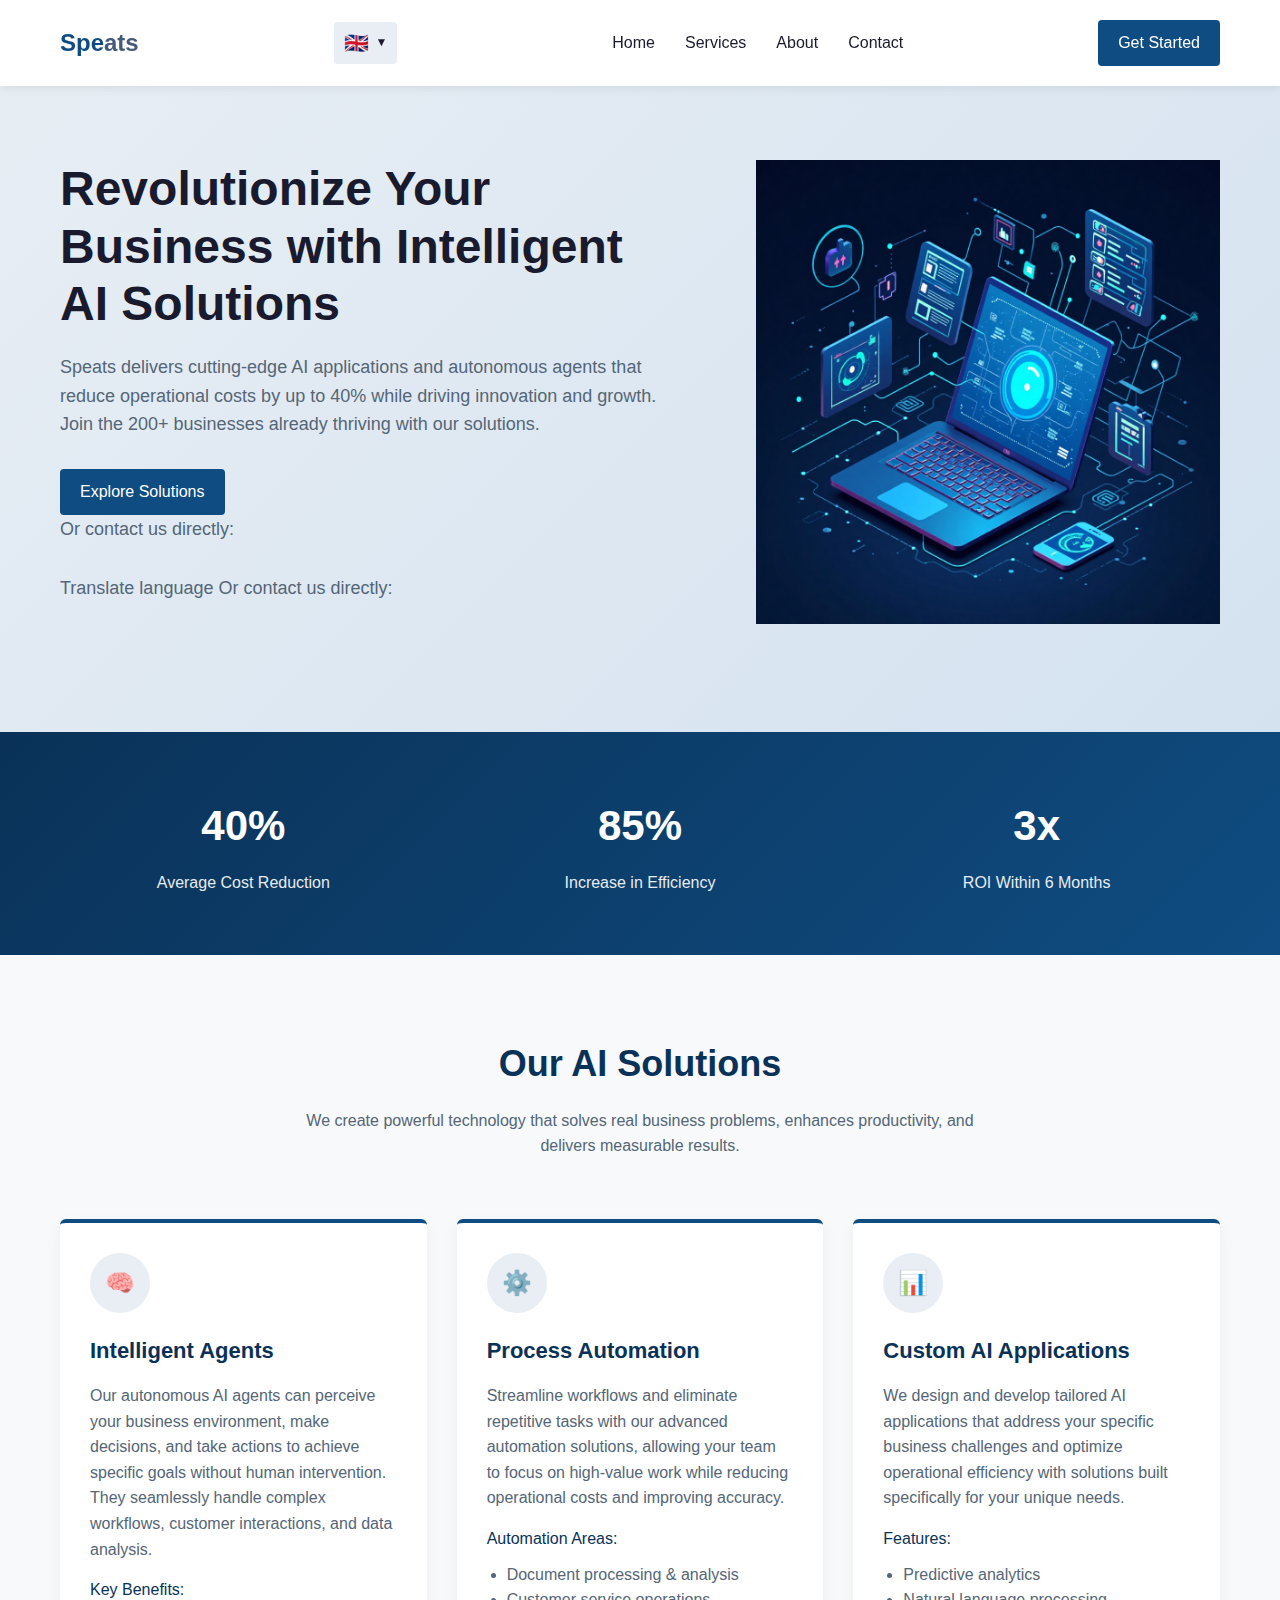
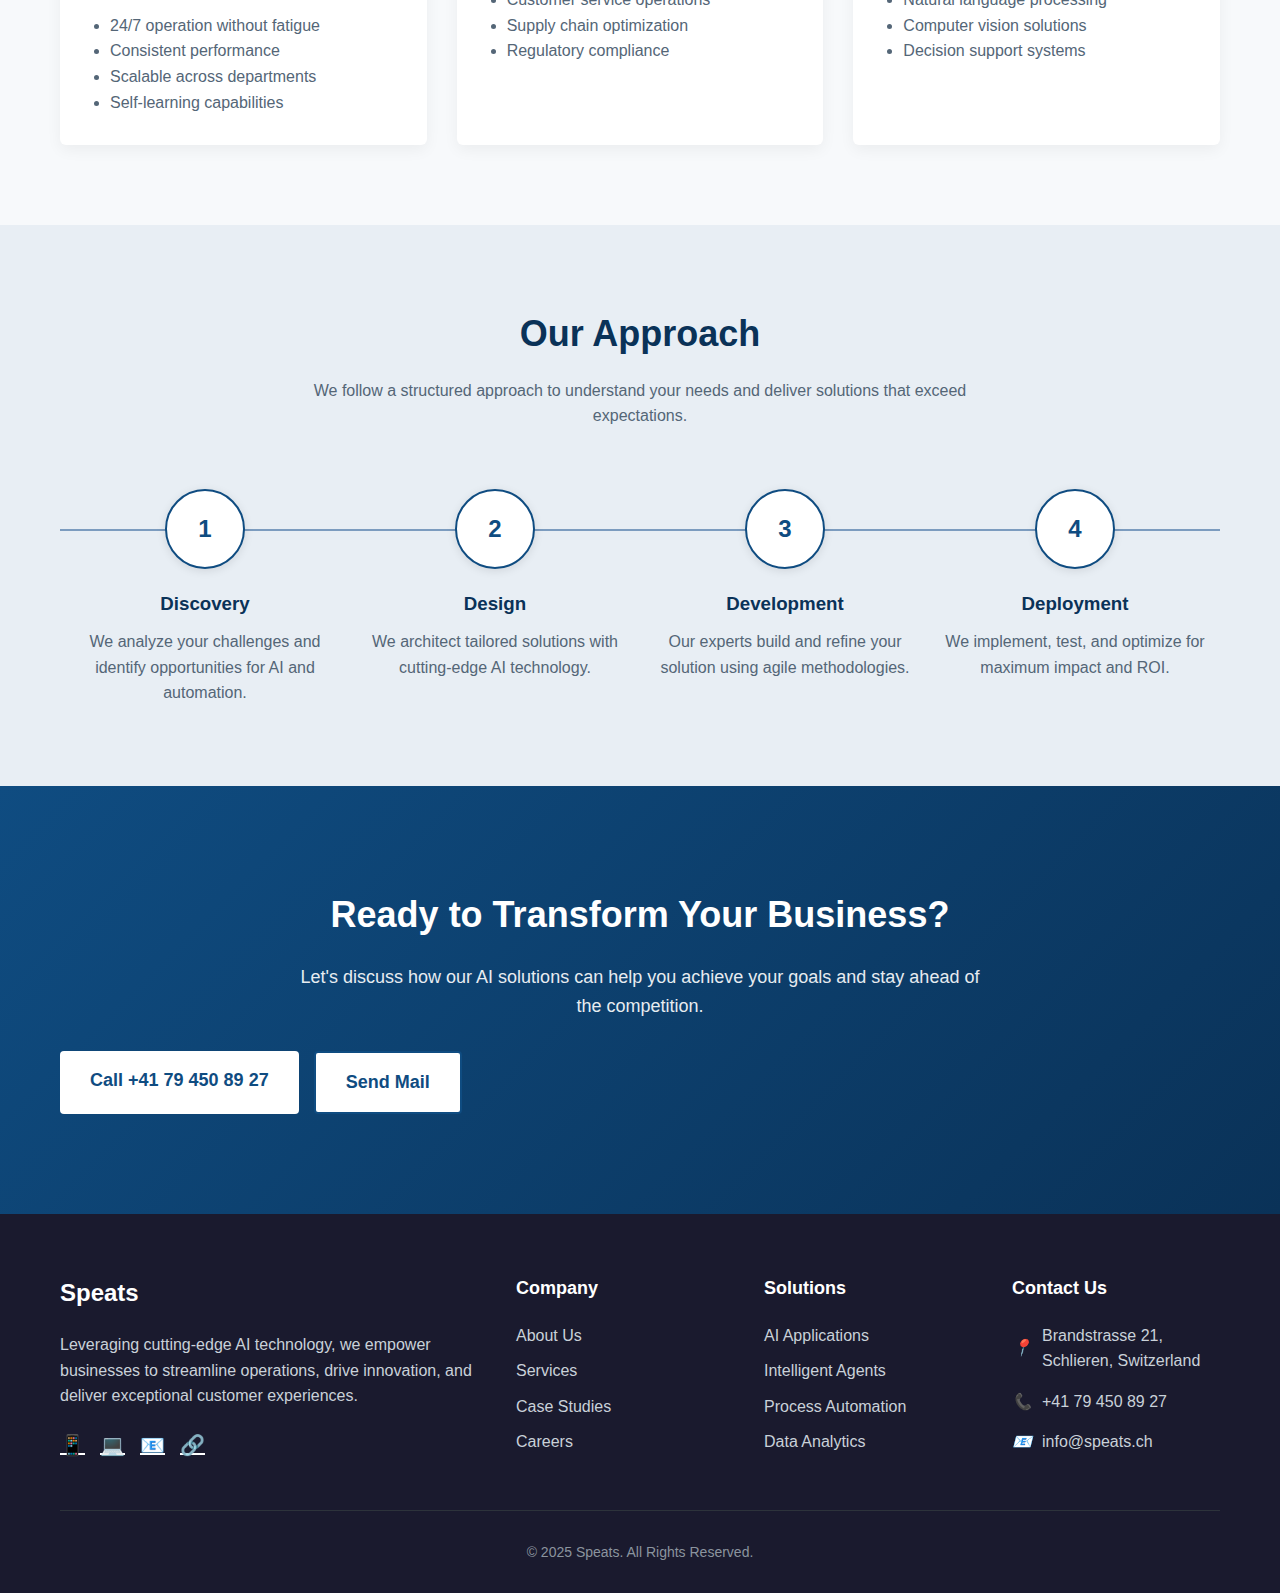
==== index.html @ ff167d4b "add lang" ====
<!DOCTYPE html>
<html lang="en">
<head>
    <meta charset="UTF-8">
    <meta name="viewport" content="width=device-width, initial-scale=1.0">
    <title>Speats | AI Solutions & Automation</title>
    <link rel="stylesheet" href="styles.css">
</head>
<body>
    <header>
        <div class="container">
            <nav>
                <div class="logo" data-i18n="logo">
                    Spe<span>ats</span>
                </div>
                <div class="language-globe">
                    <div class="globe-icon" onclick="toggleLanguageMenu()">
                        <span class="flag-icon">🇬🇧</span><span class="arrow-down">▼</span>
                    </div>
                    <div class="language-dropdown" id="languageMenu">
                        <div class="lang-option" onclick="changeLanguage('en')">English</div>
                        <div class="lang-option" onclick="changeLanguage('it')">Italiano</div>
                        <div class="lang-option" onclick="changeLanguage('fr')">Français</div>
                        <div class="lang-option" onclick="changeLanguage('de')">Deutsch</div>
                    </div>
                </div>
                
                <div class="hamburger" onclick="toggleMenu()">
                    <span></span>
                    <span></span>
                    <span></span>
                </div>
                
                <div class="nav-wrapper">
                    <ul class="nav-links">
                        <li><a href="#home" onclick="closeMenu()" data-i18n="nav_home">Home</a></li>
                        <li><a href="#services" onclick="closeMenu()" data-i18n="nav_services">Services</a></li>
                        <li><a href="#about" onclick="closeMenu()" data-i18n="nav_about">About</a></li>
                        <li><a href="#contact" onclick="closeMenu()" data-i18n="nav_contact">Contact</a></li>
                    </ul>
                    <a href="#contact" class="btn mobile-btn" onclick="closeMenu()" data-i18n="get_started">Get Started</a>
                </div>
                
                <a href="#contact" class="btn header-btn" data-i18n="get_started">Get Started</a>
            </nav>
        </div>
    </header>
    
    <section class="hero" id="home">
        <div class="container">
            <div class="hero-content">
                <div class="hero-text">
                    <h1 data-i18n="hero_title">Revolutionize Your Business with Intelligent AI Solutions</h1>
                    <p data-i18n="hero_description">Speats delivers cutting-edge AI applications and autonomous agents that reduce operational costs by up to 40% while driving innovation and growth. Join the 200+ businesses already thriving with our solutions.</p>
                    
                    <div class="btn-group">
                        <a href="#services" class="btn" data-i18n="explore_solutions">Explore Solutions</a>
                    </div>
                    <p data-i18n="contact_us_directly">Or contact us directly: <a href="tel:+41794508927">+41 79 450 89 27</a><br>
                    Or email us: <a href="mailto:info@speats.ch">info@speats.ch</a></p>
                    <p data-i18n="translate_language">Translate language Or contact us directly: <a href="tel:+41794508927">+41 79 450 89 27</a><br>
                    Or email us: <a href="mailto:info@speats.ch">info@speats.ch</a></p>

                </div>
                <div class="hero-image">
                    <img src="assets/21f3c765-e63c-4d92-badf-64196acd0c64.png" alt="AI Technology Illustration">
                </div>
            </div>
        </div>
    </section>

    <section class="stats-section">
        <div class="container">
            <div class="stats-container">
                <div class="stat-item">
                    <h3>40%</h3>
                    <p data-i18n="stat_cost_reduction">Average Cost Reduction</p>
                </div>
                <div class="stat-item">
                    <h3>85%</h3>
                    <p data-i18n="stat_efficiency_increase">Increase in Efficiency</p>
                </div>
                <div class="stat-item">
                    <h3>3x</h3>
                    <p data-i18n="stat_roi">ROI Within 6 Months</p>
                </div>
            </div>
        </div>
    </section>
    
    <section class="section" id="services">
        <div class="container">
            <div class="section-title">
                <h2 data-i18n="services_title">Our AI Solutions</h2>
                <p data-i18n="services_description">We create powerful technology that solves real business problems, enhances productivity, and delivers measurable results.</p>
            </div>
            <div class="services">
                <div class="service-card">
                    <div class="service-icon">🧠</div>
                    <h3 data-i18n="service_intelligent_agents_title">Intelligent Agents</h3>
                    <p data-i18n="service_intelligent_agents_description">Our autonomous AI agents can perceive your business environment, make decisions, and take actions to achieve specific goals without human intervention. They seamlessly handle complex workflows, customer interactions, and data analysis.</p>
                    <p style="margin-top: 15px; color: var(--primary-dark); font-weight: 500;" data-i18n="service_key_benefits">Key Benefits:</p>
                    <ul style="margin-top: 10px; color: var(--gray); padding-left: 20px;">
                        <li data-i18n="service_key_benefit_1">24/7 operation without fatigue</li>
                        <li data-i18n="service_key_benefit_2">Consistent performance</li>
                        <li data-i18n="service_key_benefit_3">Scalable across departments</li>
                        <li data-i18n="service_key_benefit_4">Self-learning capabilities</li>
                    </ul>
                </div>
                <div class="service-card">
                    <div class="service-icon">⚙️</div>
                    <h3 data-i18n="service_process_automation_title">Process Automation</h3>
                    <p data-i18n="service_process_automation_description">Streamline workflows and eliminate repetitive tasks with our advanced automation solutions, allowing your team to focus on high-value work while reducing operational costs and improving accuracy.</p>
                    <p style="margin-top: 15px; color: var(--primary-dark); font-weight: 500;" data-i18n="service_automation_areas">Automation Areas:</p>
                    <ul style="margin-top: 10px; color: var(--gray); padding-left: 20px;">
                        <li data-i18n="service_automation_area_1">Document processing & analysis</li>
                        <li data-i18n="service_automation_area_2">Customer service operations</li>
                        <li data-i18n="service_automation_area_3">Supply chain optimization</li>
                        <li data-i18n="service_automation_area_4">Regulatory compliance</li>
                    </ul>
                </div>
                <div class="service-card">
                    <div class="service-icon">📊</div>
                    <h3 data-i18n="service_custom_ai_applications_title">Custom AI Applications</h3>
                    <p data-i18n="service_custom_ai_applications_description">We design and develop tailored AI applications that address your specific business challenges and optimize operational efficiency with solutions built specifically for your unique needs.</p>
                    <p style="margin-top: 15px; color: var(--primary-dark); font-weight: 500;" data-i18n="service_features">Features:</p>
                    <ul style="margin-top: 10px; color: var(--gray); padding-left: 20px;">
                        <li data-i18n="service_feature_1">Predictive analytics</li>
                        <li data-i18n="service_feature_2">Natural language processing</li>
                        <li data-i18n="service_feature_3">Computer vision solutions</li>
                        <li data-i18n="service_feature_4">Decision support systems</li>
                    </ul>
                </div>
            </div>
        </div>
    </section>
    
    <section class="section process" id="about">
        <div class="container">
            <div class="section-title">
                <h2 data-i18n="approach_title">Our Approach</h2>
                <p data-i18n="approach_description">We follow a structured approach to understand your needs and deliver solutions that exceed expectations.</p>
            </div>
            <div class="process-steps">
                <div class="step">
                    <div class="step-number">1</div>
                    <h3 data-i18n="process_step_1_title">Discovery</h3>
                    <p data-i18n="process_step_1_description">We analyze your challenges and identify opportunities for AI and automation.</p>
                </div>
                <div class="step">
                    <div class="step-number">2</div>
                    <h3 data-i18n="process_step_2_title">Design</h3>
                    <p data-i18n="process_step_2_description">We architect tailored solutions with cutting-edge AI technology.</p>
                </div>
                <div class="step">
                    <div class="step-number">3</div>
                    <h3 data-i18n="process_step_3_title">Development</h3>
                    <p data-i18n="process_step_3_description">Our experts build and refine your solution using agile methodologies.</p>
                </div>
                <div class="step">
                    <div class="step-number">4</div>
                    <h3 data-i18n="process_step_4_title">Deployment</h3>
                    <p data-i18n="process_step_4_description">We implement, test, and optimize for maximum impact and ROI.</p>
                </div>
            </div>
        </div>
    </section>
    
    <section class="cta">
        <div class="container">
            <h2 data-i18n="cta_title">Ready to Transform Your Business?</h2>
            <p data-i18n="cta_description">Let's discuss how our AI solutions can help you achieve your goals and stay ahead of the competition.</p>
            <div class="btn-group">
                <a href="tel:+41794508927" class="btn" data-i18n="cta_call_us">Call +41 79 450 89 27</a>
                <a href="mailto:info@speats.ch" class="btn btn-secondary" data-i18n="cta_send_mail">Send Mail</a>
            </div>
        </div>
    </section>
    
    <footer id="contact">
        <div class="container">
            <div class="footer-content">
                <div class="footer-info">
                    <h3>Speats</h3>
                    <p data-i18n="footer_description">Leveraging cutting-edge AI technology, we empower businesses to streamline operations, drive innovation, and deliver exceptional customer experiences.</p>
                    <div class="social-links">
                        <a href="#">📱</a>
                        <a href="#">💻</a>
                        <a href="#">📧</a>
                        <a href="#">🔗</a>
                    </div>
                </div>
                <div class="footer-links">
                    <h4 data-i18n="footer_company">Company</h4>
                    <ul>
                        <li><a href="#about" data-i18n="footer_about_us">About Us</a></li>
                        <li><a href="#services" data-i18n="footer_services">Services</a></li>
                        <li><a href="#" data-i18n="footer_case_studies">Case Studies</a></li>
                        <li><a href="#" data-i18n="footer_careers">Careers</a></li>
                    </ul>
                </div>
                <div class="footer-links">
                    <h4 data-i18n="footer_solutions">Solutions</h4>
                    <ul>
                        <li><a href="#" data-i18n="footer_ai_applications">AI Applications</a></li>
                        <li><a href="#" data-i18n="footer_intelligent_agents">Intelligent Agents</a></li>
                        <li><a href="#" data-i18n="footer_process_automation">Process Automation</a></li>
                        <li><a href="#" data-i18n="footer_data_analytics">Data Analytics</a></li>
                    </ul>
                </div>
                <div class="footer-links">
                    <h4 data-i18n="footer_contact_us">Contact Us</h4>
                    <div class="contact-info">
                        <i>📍</i> Brandstrasse 21, Schlieren, Switzerland
                    </div>
                    <div class="contact-info">
                        <i>📞</i> +41 79 450 89 27
                    </div>
                    <div class="contact-info">
                        <i>📧</i> info@speats.ch
                    </div>
                </div>
            </div>
            <div class="footer-bottom">
                <p data-i18n="footer_copyright">© 2025 Speats. All Rights Reserved.</p>
            </div>
        </div>
    </footer>
    <script src="script.js"></script>
</body>
</html>
---- styles.css ----
:root {
    --primary: #0f4c81; /* Deep professional blue */
    --primary-dark: #0a3258; /* Darker blue for hover states */
    --secondary: #435a78; /* Secondary blue-gray */
    --accent: #7c9cbf; /* Light accent blue */
    --dark: #1a1a2e; /* Near black for text */
    --light: #f7f9fb; /* Off-white background */
    --gray: #546677; /* Professional mid-gray */
    --gray-light: #e8eef4; /* Light gray for sections */
}

* {
    margin: 0;
    padding: 0;
    box-sizing: border-box;
    font-family: 'Segoe UI', Tahoma, Geneva, Verdana, sans-serif;
}

body {
    background-color: var(--light);
    color: var(--dark);
    line-height: 1.6;
}

.container {
    max-width: 1200px;
    margin: 0 auto;
    padding: 0 20px;
}

/* Header and Navigation */
header {
    background-color: white;
    box-shadow: 0 2px 10px rgba(0, 0, 0, 0.08);
    position: fixed;
    width: 100%;
    top: 0;
    z-index: 100;
}

nav {
    display: flex;
    justify-content: space-between;
    align-items: center;
    padding: 20px 0;
}

.logo {
    font-size: 24px;
    font-weight: 700;
    color: var(--primary);
    display: flex;
    align-items: center;
    z-index: 101; /* Keep logo above mobile menu */
}

.logo span {
    color: var(--secondary);
}

.nav-links {
    display: flex;
    list-style: none;
    gap: 30px;
}

.nav-links a {
    text-decoration: none;
    color: var(--dark);
    font-weight: 500;
    transition: color 0.3s;
}

.nav-links a:hover {
    color: var(--primary);
}

.btn {
    display: inline-block;
    background-color: var(--primary);
    color: white;
    padding: 10px 20px;
    border-radius: 4px;
    text-decoration: none;
    font-weight: 500;
    transition: background-color 0.3s;
}

.btn:hover {
    background-color: var(--primary-dark);
}

/* Mobile Nav Menu */
.hamburger {
    display: none;
    flex-direction: column;
    justify-content: space-between;
    width: 30px;
    height: 21px;
    cursor: pointer;
    z-index: 101; /* Keep hamburger above mobile menu */
}

.hamburger span {
    display: block;
    height: 3px;
    width: 100%;
    background-color: var(--primary);
    border-radius: 3px;
    transition: all 0.3s ease;
}

.mobile-btn {
    display: none;
}

/* Hero Section */
.hero {
    padding: 160px 0 100px;
    background: linear-gradient(135deg, #e8eef4 0%, #d4e2f0 100%);
    position: relative;
    overflow: hidden;
}

.hero-content {
    display: flex;
    align-items: center;
    justify-content: space-between;
}

.hero-text {
    max-width: 600px;
}

.hero-text h1 {
    font-size: 48px;
    margin-bottom: 20px;
    line-height: 1.2;
    color: var(--dark);
}

.hero-text p {
    font-size: 18px;
    color: var(--gray);
    margin-bottom: 30px;
}

.btn-group {
    display: flex;
    gap: 15px;
}

.btn-secondary {
    background-color: transparent;
    border: 2px solid var(--primary);
    color: var(--primary);
}

.btn-secondary:hover {
    background-color: var(--primary);
    color: white;
}

.hero-image {
    width: 40%;
}

.hero-image img {
    width: 100%;
    animation: float 3s ease-in-out infinite;
}

@keyframes float {
    0% { transform: translateY(0px); }
    50% { transform: translateY(-20px); }
    100% { transform: translateY(0px); }
}

/* Section Styles */
.section {
    padding: 80px 0;
}

.section-title {
    text-align: center;
    margin-bottom: 60px;
}

.section-title h2 {
    font-size: 36px;
    margin-bottom: 15px;
    color: var(--primary-dark);
}

.section-title p {
    color: var(--gray);
    max-width: 700px;
    margin: 0 auto;
}

/* Services Section */
.services {
    display: grid;
    grid-template-columns: repeat(auto-fit, minmax(300px, 1fr));
    gap: 30px;
}

.service-card {
    background: white;
    border-radius: 6px;
    padding: 30px;
    box-shadow: 0 5px 15px rgba(0, 0, 0, 0.05);
    transition: transform 0.3s, box-shadow 0.3s;
    border-top: 4px solid var(--primary);
}

.service-card:hover {
    transform: translateY(-10px);
    box-shadow: 0 15px 30px rgba(0, 0, 0, 0.1);
}

.service-icon {
    width: 60px;
    height: 60px;
    border-radius: 50%;
    display: flex;
    align-items: center;
    justify-content: center;
    background-color: var(--gray-light);
    color: var(--primary);
    font-size: 24px;
    margin-bottom: 20px;
}

.service-card h3 {
    margin-bottom: 15px;
    font-size: 22px;
    color: var(--primary-dark);
}

.service-card p {
    color: var(--gray);
}

/* Process Section */
.process {
    background-color: var(--gray-light);
}

.process-steps {
    display: flex;
    justify-content: space-between;
    position: relative;
    margin-top: 50px;
}

.process-steps::before {
    content: "";
    position: absolute;
    top: 40px;
    left: 0;
    width: 100%;
    height: 2px;
    background-color: var(--accent);
    z-index: 1;
}

.step {
    text-align: center;
    position: relative;
    z-index: 2;
    width: 25%;
}

.step-number {
    width: 80px;
    height: 80px;
    border-radius: 50%;
    background-color: white;
    color: var(--primary);
    display: flex;
    align-items: center;
    justify-content: center;
    font-size: 24px;
    font-weight: 700;
    margin: 0 auto 20px;
    border: 2px solid var(--primary);
    box-shadow: 0 2px 10px rgba(0, 0, 0, 0.1);
}

.step h3 {
    margin-bottom: 10px;
    color: var(--primary-dark);
}

.step p {
    color: var(--gray);
    padding: 0 10px;
}

/* CTA Section */
.cta {
    text-align: center;
    background: linear-gradient(135deg, var(--primary) 0%, var(--primary-dark) 100%);
    color: white;
    padding: 100px 0;
}

.cta h2 {
    font-size: 36px;
    margin-bottom: 20px;
}

.cta p {
    max-width: 700px;
    margin: 0 auto 30px;
    font-size: 18px;
    opacity: 0.9;
}

.cta .btn {
    background-color: white;
    color: var(--primary);
    font-weight: 600;
    padding: 15px 30px;
    font-size: 18px;
}

.cta .btn:hover {
    background-color: var(--light);
}

/* Testimonials Section */
.testimonials {
    background-color: white;
    padding: 80px 0;
}

.testimonial-grid {
    display: grid;
    grid-template-columns: repeat(auto-fit, minmax(300px, 1fr));
    gap: 30px;
    margin-top: 50px;
}

.testimonial-card {
    background-color: var(--light);
    padding: 30px;
    border-radius: 8px;
    box-shadow: 0 5px 15px rgba(0, 0, 0, 0.05);
}

.testimonial-text {
    font-style: italic;
    color: var(--gray);
    margin-bottom: 20px;
    position: relative;
    padding-left: 20px;
}



.testimonial-author {
    display: flex;
    align-items: center;
}

.author-image {
    width: 50px;
    height: 50px;
    border-radius: 50%;
    background-color: var(--gray-light);
    margin-right: 15px;
    overflow: hidden;
}

.author-name {
    font-weight: 600;
    color: var(--primary-dark);
}

.author-title {
    font-size: 14px;
    color: var(--gray);
}

/* Stats Section */
.stats-section {
    background: linear-gradient(135deg, var(--primary-dark) 0%, var(--primary) 100%);
    color: white;
    padding: 60px 0;
}

.stats-container {
    display: grid;
    grid-template-columns: repeat(auto-fit, minmax(200px, 1fr));
    gap: 30px;
    text-align: center;
}

.stat-item h3 {
    font-size: 42px;
    margin-bottom: 10px;
}

.stat-item p {
    font-size: 16px;
    opacity: 0.9;
}

/* Case Studies Section */
.case-studies {
    padding: 80px 0;
}

.case-study-grid {
    display: grid;
    grid-template-columns: repeat(auto-fit, minmax(350px, 1fr));
    gap: 30px;
    margin-top: 50px;
}

.case-study-card {
    background-color: white;
    border-radius: 8px;
    overflow: hidden;
    box-shadow: 0 5px 15px rgba(0, 0, 0, 0.05);
    transition: transform 0.3s;
}

.case-study-card:hover {
    transform: translateY(-10px);
}

.case-study-image {
    height: 200px;
    background-color: var(--gray-light);
}

.case-study-content {
    padding: 25px;
}

.case-study-tag {
    display: inline-block;
    background-color: var(--accent);
    color: white;
    padding: 5px 10px;
    border-radius: 4px;
    font-size: 12px;
    font-weight: 600;
    margin-bottom: 15px;
}

.case-study-title {
    font-size: 20px;
    margin-bottom: 15px;
    color: var(--primary-dark);
}

.case-study-excerpt {
    color: var(--gray);
    margin-bottom: 20px;
}

/* Footer */
footer {
    background-color: var(--dark);
    color: white;
    padding: 60px 0 30px;
}

.footer-content {
    display: grid;
    grid-template-columns: 2fr 1fr 1fr 1fr;
    gap: 40px;
    margin-bottom: 40px;
}

.footer-info h3 {
    font-size: 24px;
    margin-bottom: 20px;
    color: white;
}

.footer-info p {
    color: #c9d1d9;
    margin-bottom: 20px;
}

.social-links {
    display: flex;
    gap: 15px;
}

.social-links a {
    color: white;
    font-size: 20px;
    transition: color 0.3s;
}

.social-links a:hover {
    color: var(--accent);
}

.footer-links h4 {
    font-size: 18px;
    margin-bottom: 20px;
    color: white;
}

.footer-links ul {
    list-style: none;
}

.footer-links li {
    margin-bottom: 10px;
}

.footer-links a {
    color: #c9d1d9;
    text-decoration: none;
    transition: color 0.3s;
}

.footer-links a:hover {
    color: white;
}

.contact-info {
    display: flex;
    align-items: center;
    margin-bottom: 15px;
    color: #c9d1d9;
}

.contact-info i {
    margin-right: 10px;
    color: var(--accent);
}

.footer-bottom {
    text-align: center;
    padding-top: 30px;
    border-top: 1px solid #2d333b;
    color: #8b949e;
    font-size: 14px;
}

/* Language Switcher Styles */
.language-globe {
    position: relative;
    margin-right: 20px;
    z-index: 102;
}

.globe-icon {
    font-size: 18px;
    cursor: pointer;
    transition: transform 0.3s ease;
    display: flex;
    align-items: center;
    justify-content: center;
    padding: 5px 10px;
    border-radius: 4px;
    background-color: var(--gray-light);
}

.globe-icon:hover {
    transform: scale(1.05);
    background-color: var(--accent);
}

.flag-icon {
    font-size: 20px;
    margin-right: 5px;
}

.arrow-down {
    font-size: 12px;
    margin-left: 2px;
}

.language-dropdown {
    position: absolute;
    top: 45px;
    right: 0;
    background-color: white;
    border-radius: 8px;
    box-shadow: 0 5px 15px rgba(0, 0, 0, 0.1);
    padding: 10px 0;
    min-width: 150px;
    display: none;
    animation: fadeIn 0.3s ease;
}

.language-dropdown.active {
    display: block;
}

.lang-option {
    padding: 10px 20px;
    cursor: pointer;
    transition: background-color 0.3s;
}

.lang-option:hover {
    background-color: var(--gray-light);
    color: var(--primary);
}

@keyframes fadeIn {
    from { opacity: 0; transform: translateY(-10px); }
    to { opacity: 1; transform: translateY(0); }
}

/* Mobile Responsive Styles */
@media (max-width: 768px) {
    /* Mobile Header */
    .hamburger {
        display: flex;
    }
    
    .nav-wrapper {
        position: fixed;
        top: 0;
        right: 0;
        width: 100%;
        height: 100vh;
        background-color: rgba(255, 255, 255, 0.95);
        transform: translateX(100%);
        transition: transform 0.3s ease;
        display: flex;
        flex-direction: column;
        justify-content: center;
        align-items: center;
        z-index: 100;
    }
    
    .nav-wrapper.active {
        transform: translateX(0);
    }
    
    .nav-links {
        flex-direction: column;
        align-items: center;
        gap: 20px;
        margin-bottom: 40px;
    }
    
    .nav-links a {
        font-size: 20px;
    }
    
    /* Hamburger animation */
    .hamburger.active span:first-child {
        transform: translateY(9px) rotate(45deg);
    }
    
    .hamburger.active span:nth-child(2) {
        opacity: 0;
    }
    
    .hamburger.active span:last-child {
        transform: translateY(-9px) rotate(-45deg);
    }
    
    .header-btn {
        display: none; /* Hide the button in the original position */
    }
    
    .mobile-btn {
        display: block; /* Show the button inside the mobile menu */
    }
    
    /* Hero Section */
    .hero-content {
        flex-direction: column;
        text-align: center;
    }
    
    .hero-image {
        width: 80%;
        margin-top: 40px;
    }
    
    .btn-group {
        justify-content: center;
    }
    
    .hero-text h1 {
        font-size: 36px;
    }
    
    /* Process Section */
    .process-steps {
        flex-direction: column;
        gap: 40px;
    }
    
    .process-steps::before {
        width: 2px;
        height: 100%;
        left: 50%;
        top: 0;
        transform: translateX(-50%);
    }
    
    .step {
        width: 100%;
    }
    
    /* Footer */
    .footer-content {
        grid-template-columns: 1fr;
    }
    
    /* Case Study Grid */
    .case-study-grid {
        grid-template-columns: 1fr;
    }
    
    /* Services Grid */
    .services {
        grid-template-columns: 1fr;
    }
    
    /* Stats */
    .stat-item h3 {
        font-size: 36px;
    }
}

/* Additional media query for medium-sized screens */
@media (min-width: 769px) and (max-width: 1024px) {
    .hero-text h1 {
        font-size: 38px;
    }
    
    .hero-image {
        width: 45%;
    }
    
    .footer-content {
        grid-template-columns: 1fr 1fr;
    }

    .language-selector {
        display: flex;
        align-items: center;
        margin-left: 20px;
    }
    
    .lang-btn {
        background: none;
        border: none;
        color: var(--gray);
        cursor: pointer;
        font-size: 0.9rem;
        font-weight: 500;
        margin: 0 5px;
        padding: 5px 8px;
        border-radius: 4px;
        transition: all 0.3s ease;
    }
    
    .lang-btn:hover {
        color: var(--primary);
    }
    
    .lang-btn.active {
        background-color: var(--primary);
        color: white;
    }
    
    /* Stili responsivi per il selettore lingua */
    @media (max-width: 768px) {
        .language-selector {
            margin: 15px 0;
            width: 100%;
            justify-content: center;
        }
        
        /* Per dispositivi mobili, posiziona il selettore lingua nel menu hamburger */
        .nav-wrapper .language-selector {
            margin-top: 20px;
        }
    }
}
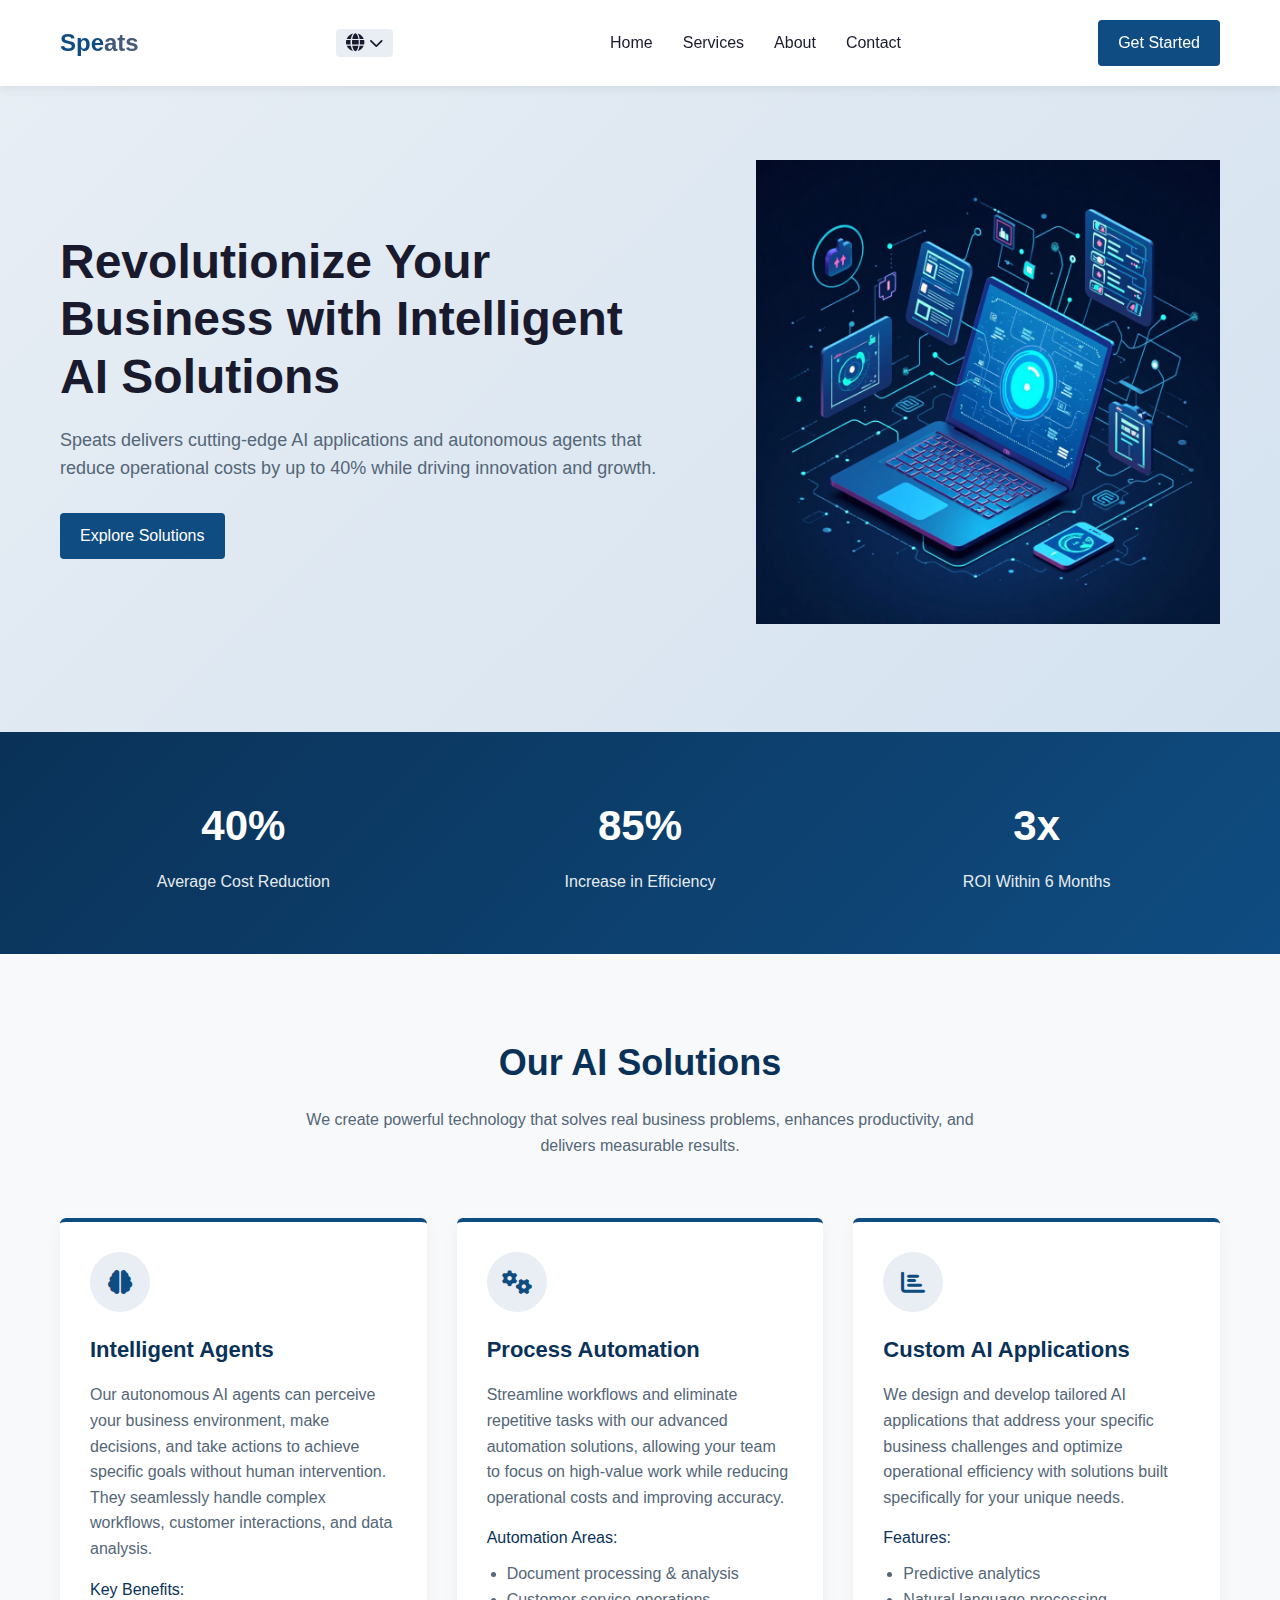
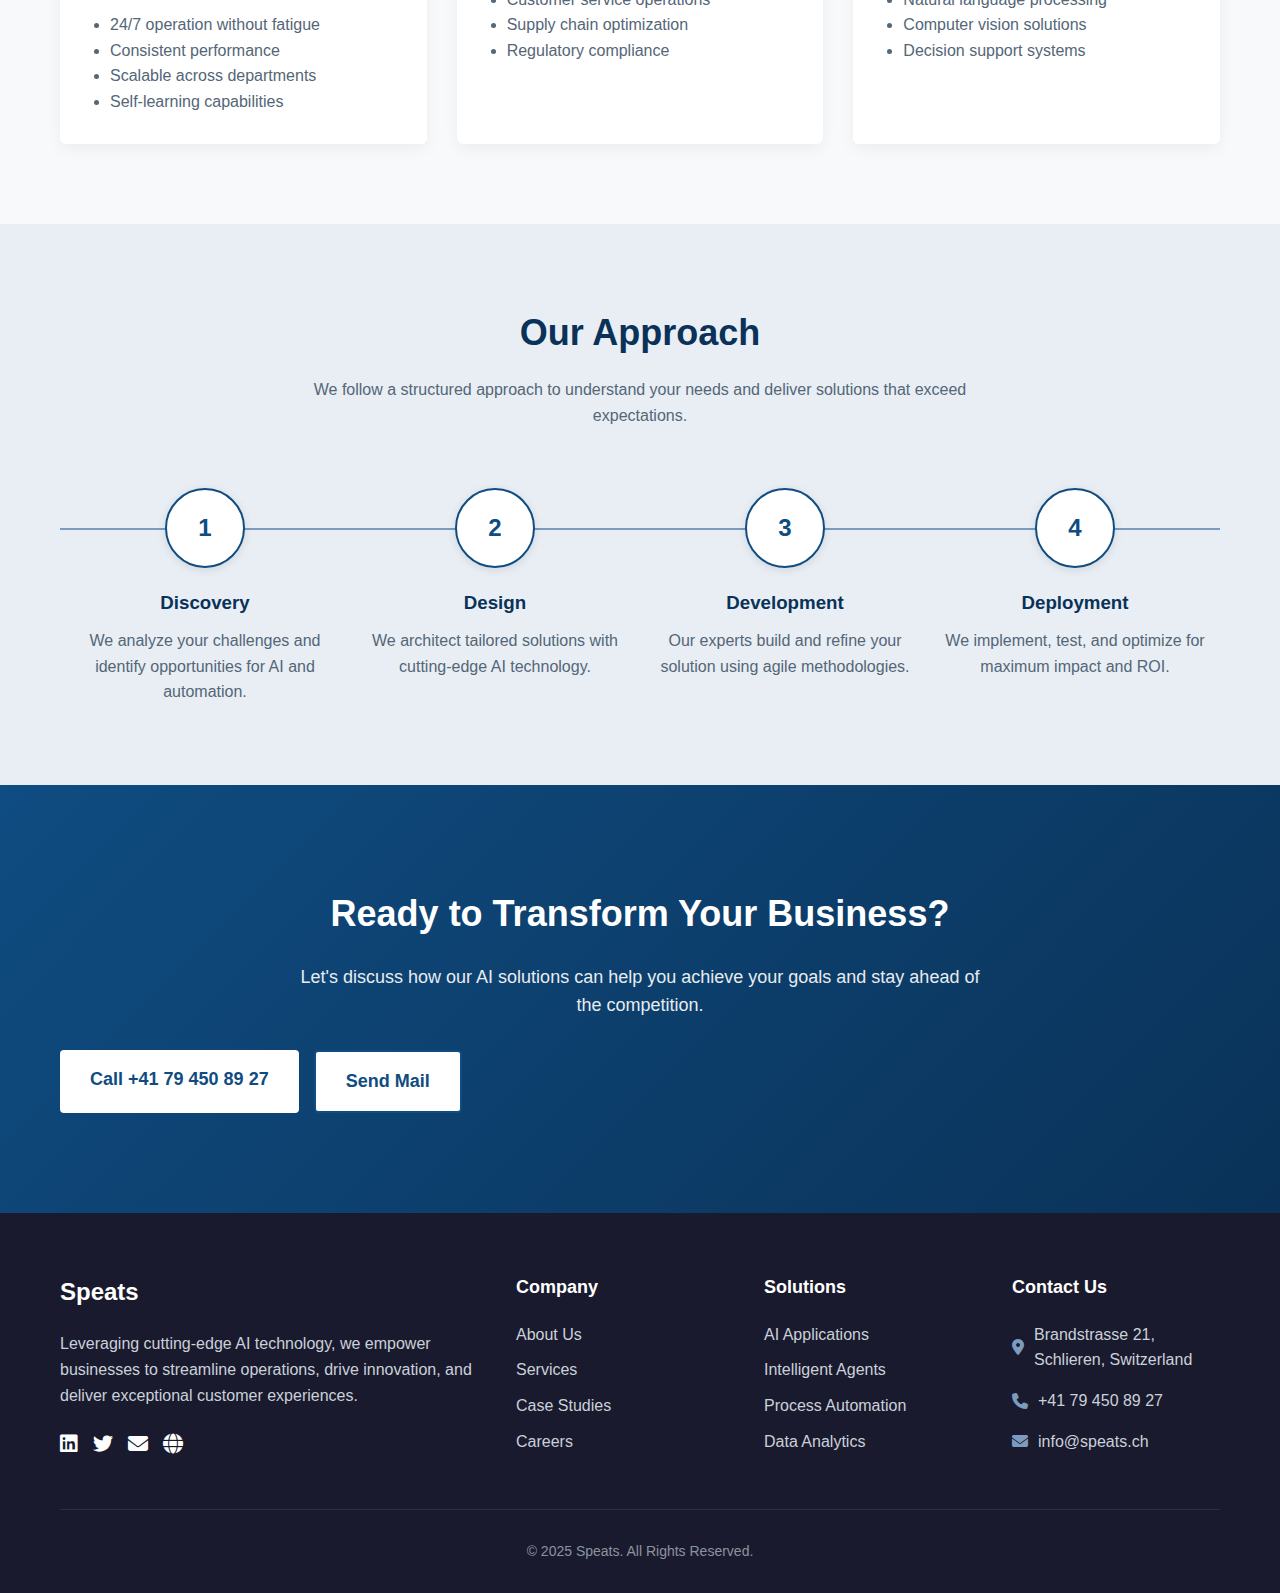
==== commit dafcb9ad: "refine site" ====
--- a/index.html
+++ b/index.html
@@ -5,6 +5,7 @@
     <meta name="viewport" content="width=device-width, initial-scale=1.0">
     <title>Speats | AI Solutions & Automation</title>
     <link rel="stylesheet" href="styles.css">
+    <link rel="stylesheet" href="https://cdnjs.cloudflare.com/ajax/libs/font-awesome/6.5.1/css/all.min.css">
 </head>
 <body>
     <header>
@@ -15,7 +16,7 @@
                 </div>
                 <div class="language-globe">
                     <div class="globe-icon" onclick="toggleLanguageMenu()">
-                        <span class="flag-icon">🇬🇧</span><span class="arrow-down">▼</span>
+                        <i class="fas fa-globe"></i><i class="fas fa-chevron-down" style="font-size: 0.8em; margin-left: 5px;"></i>
                     </div>
                     <div class="language-dropdown" id="languageMenu">
                         <div class="lang-option" onclick="changeLanguage('en')">English</div>
@@ -56,10 +57,6 @@
                     <div class="btn-group">
                         <a href="#services" class="btn" data-i18n="explore_solutions">Explore Solutions</a>
                     </div>
-                    <p data-i18n="contact_us_directly">Or contact us directly: <a href="tel:+41794508927">+41 79 450 89 27</a><br>
-                    Or email us: <a href="mailto:info@speats.ch">info@speats.ch</a></p>
-                    <p data-i18n="translate_language">Translate language Or contact us directly: <a href="tel:+41794508927">+41 79 450 89 27</a><br>
-                    Or email us: <a href="mailto:info@speats.ch">info@speats.ch</a></p>
 
                 </div>
                 <div class="hero-image">
@@ -96,7 +93,7 @@
             </div>
             <div class="services">
                 <div class="service-card">
-                    <div class="service-icon">🧠</div>
+                <div class="service-icon"><i class="fas fa-brain"></i></div>
                     <h3 data-i18n="service_intelligent_agents_title">Intelligent Agents</h3>
                     <p data-i18n="service_intelligent_agents_description">Our autonomous AI agents can perceive your business environment, make decisions, and take actions to achieve specific goals without human intervention. They seamlessly handle complex workflows, customer interactions, and data analysis.</p>
                     <p style="margin-top: 15px; color: var(--primary-dark); font-weight: 500;" data-i18n="service_key_benefits">Key Benefits:</p>
@@ -108,7 +105,7 @@
                     </ul>
                 </div>
                 <div class="service-card">
-                    <div class="service-icon">⚙️</div>
+                <div class="service-icon"><i class="fas fa-cogs"></i></div>
                     <h3 data-i18n="service_process_automation_title">Process Automation</h3>
                     <p data-i18n="service_process_automation_description">Streamline workflows and eliminate repetitive tasks with our advanced automation solutions, allowing your team to focus on high-value work while reducing operational costs and improving accuracy.</p>
                     <p style="margin-top: 15px; color: var(--primary-dark); font-weight: 500;" data-i18n="service_automation_areas">Automation Areas:</p>
@@ -120,7 +117,7 @@
                     </ul>
                 </div>
                 <div class="service-card">
-                    <div class="service-icon">📊</div>
+                <div class="service-icon"><i class="fas fa-chart-bar"></i></div>
                     <h3 data-i18n="service_custom_ai_applications_title">Custom AI Applications</h3>
                     <p data-i18n="service_custom_ai_applications_description">We design and develop tailored AI applications that address your specific business challenges and optimize operational efficiency with solutions built specifically for your unique needs.</p>
                     <p style="margin-top: 15px; color: var(--primary-dark); font-weight: 500;" data-i18n="service_features">Features:</p>
@@ -184,10 +181,10 @@
                     <h3>Speats</h3>
                     <p data-i18n="footer_description">Leveraging cutting-edge AI technology, we empower businesses to streamline operations, drive innovation, and deliver exceptional customer experiences.</p>
                     <div class="social-links">
-                        <a href="#">📱</a>
-                        <a href="#">💻</a>
-                        <a href="#">📧</a>
-                        <a href="#">🔗</a>
+                        <a href="#"><i class="fab fa-linkedin"></i></a>
+                        <a href="#"><i class="fab fa-twitter"></i></a>
+                        <a href="#"><i class="fas fa-envelope"></i></a>
+                        <a href="#"><i class="fas fa-globe"></i></a>
                     </div>
                 </div>
                 <div class="footer-links">
@@ -211,13 +208,13 @@
                 <div class="footer-links">
                     <h4 data-i18n="footer_contact_us">Contact Us</h4>
                     <div class="contact-info">
-                        <i>📍</i> Brandstrasse 21, Schlieren, Switzerland
+                        <i class="fas fa-map-marker-alt"></i> Brandstrasse 21, Schlieren, Switzerland
                     </div>
                     <div class="contact-info">
-                        <i>📞</i> +41 79 450 89 27
+                        <i class="fas fa-phone"></i> +41 79 450 89 27
                     </div>
                     <div class="contact-info">
-                        <i>📧</i> info@speats.ch
+                        <i class="fas fa-envelope"></i> info@speats.ch
                     </div>
                 </div>
             </div>
--- a/styles.css
+++ b/styles.css
@@ -704,10 +704,16 @@
         left: 50%;
         top: 0;
         transform: translateX(-50%);
+        z-index: 0; /* Ensure the line is behind the text */
     }
     
     .step {
         width: 100%;
+        background-color: var(--gray-light); /* Add background to hide the line behind text */
+        padding: 20px;
+        border-radius: 8px;
+        margin-bottom: 20px;
+        z-index: 2; /* Ensure text is above the line */
     }
     
     /* Footer */
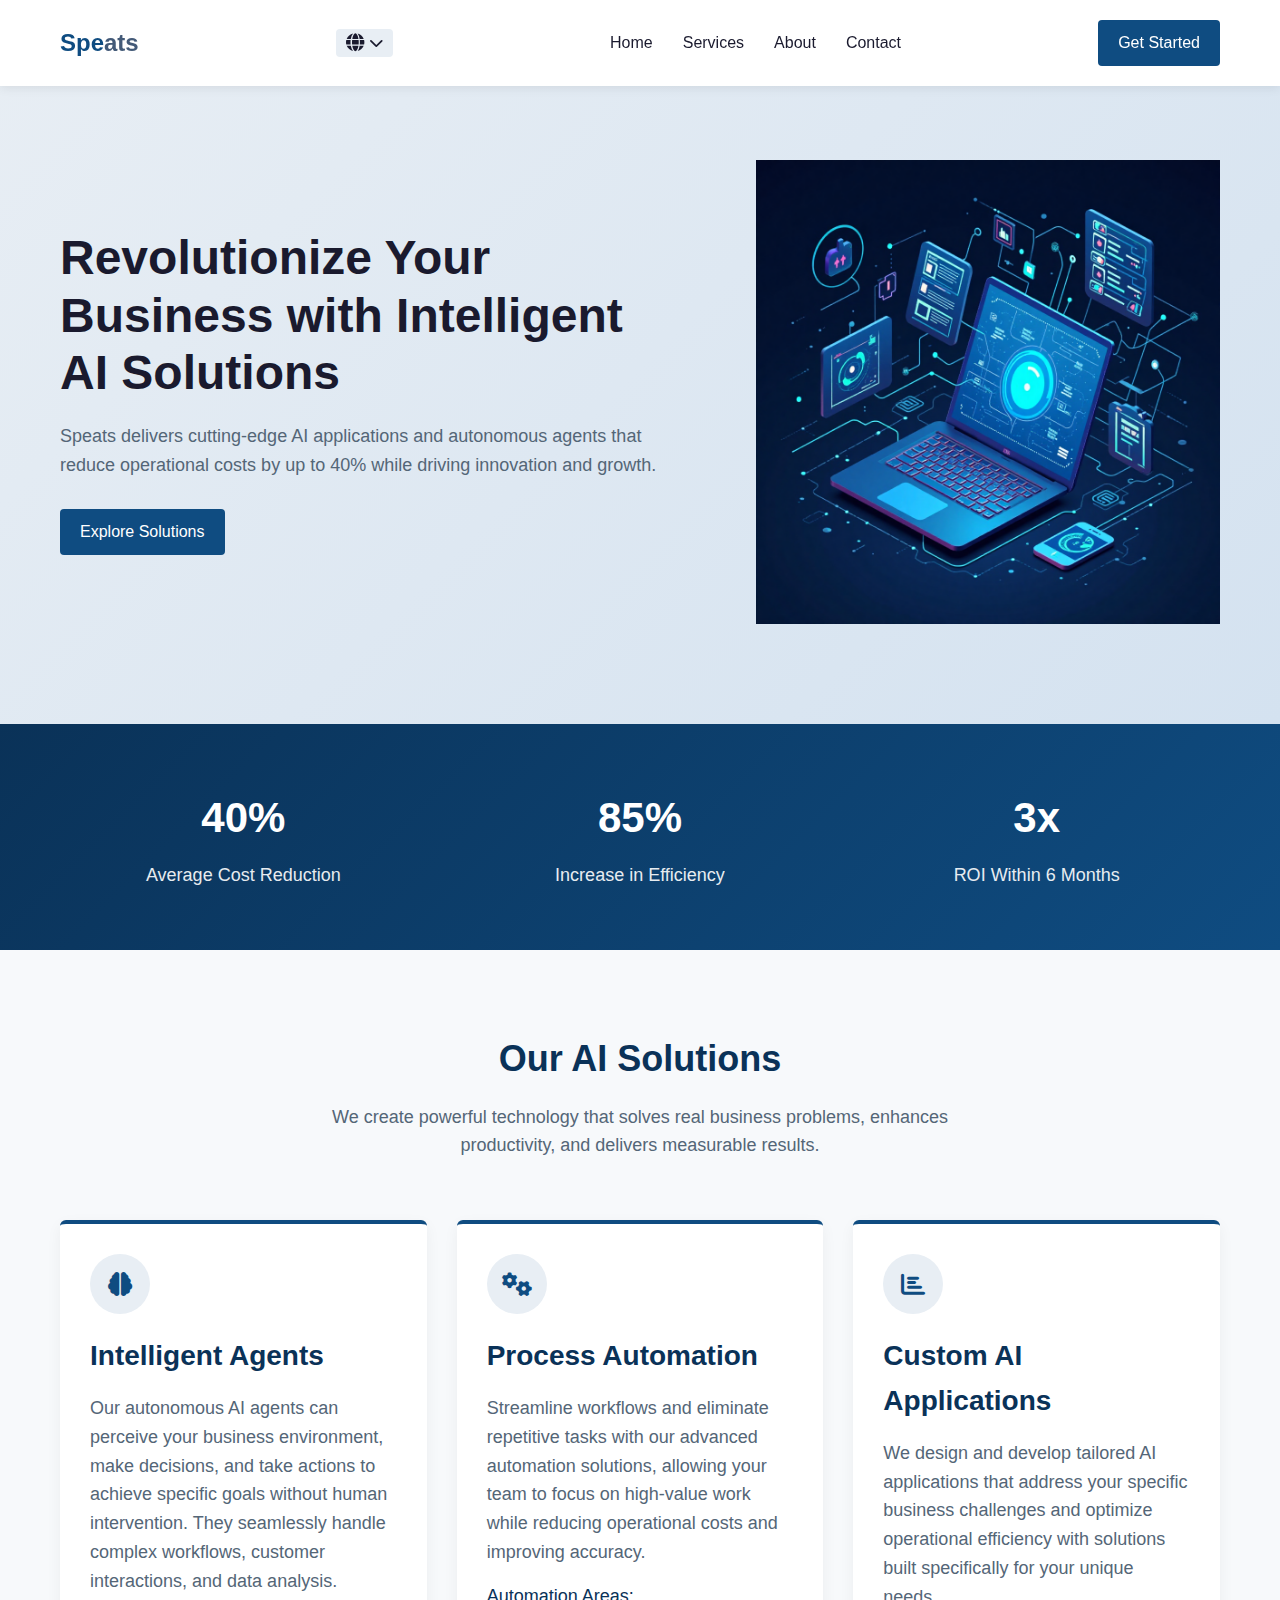
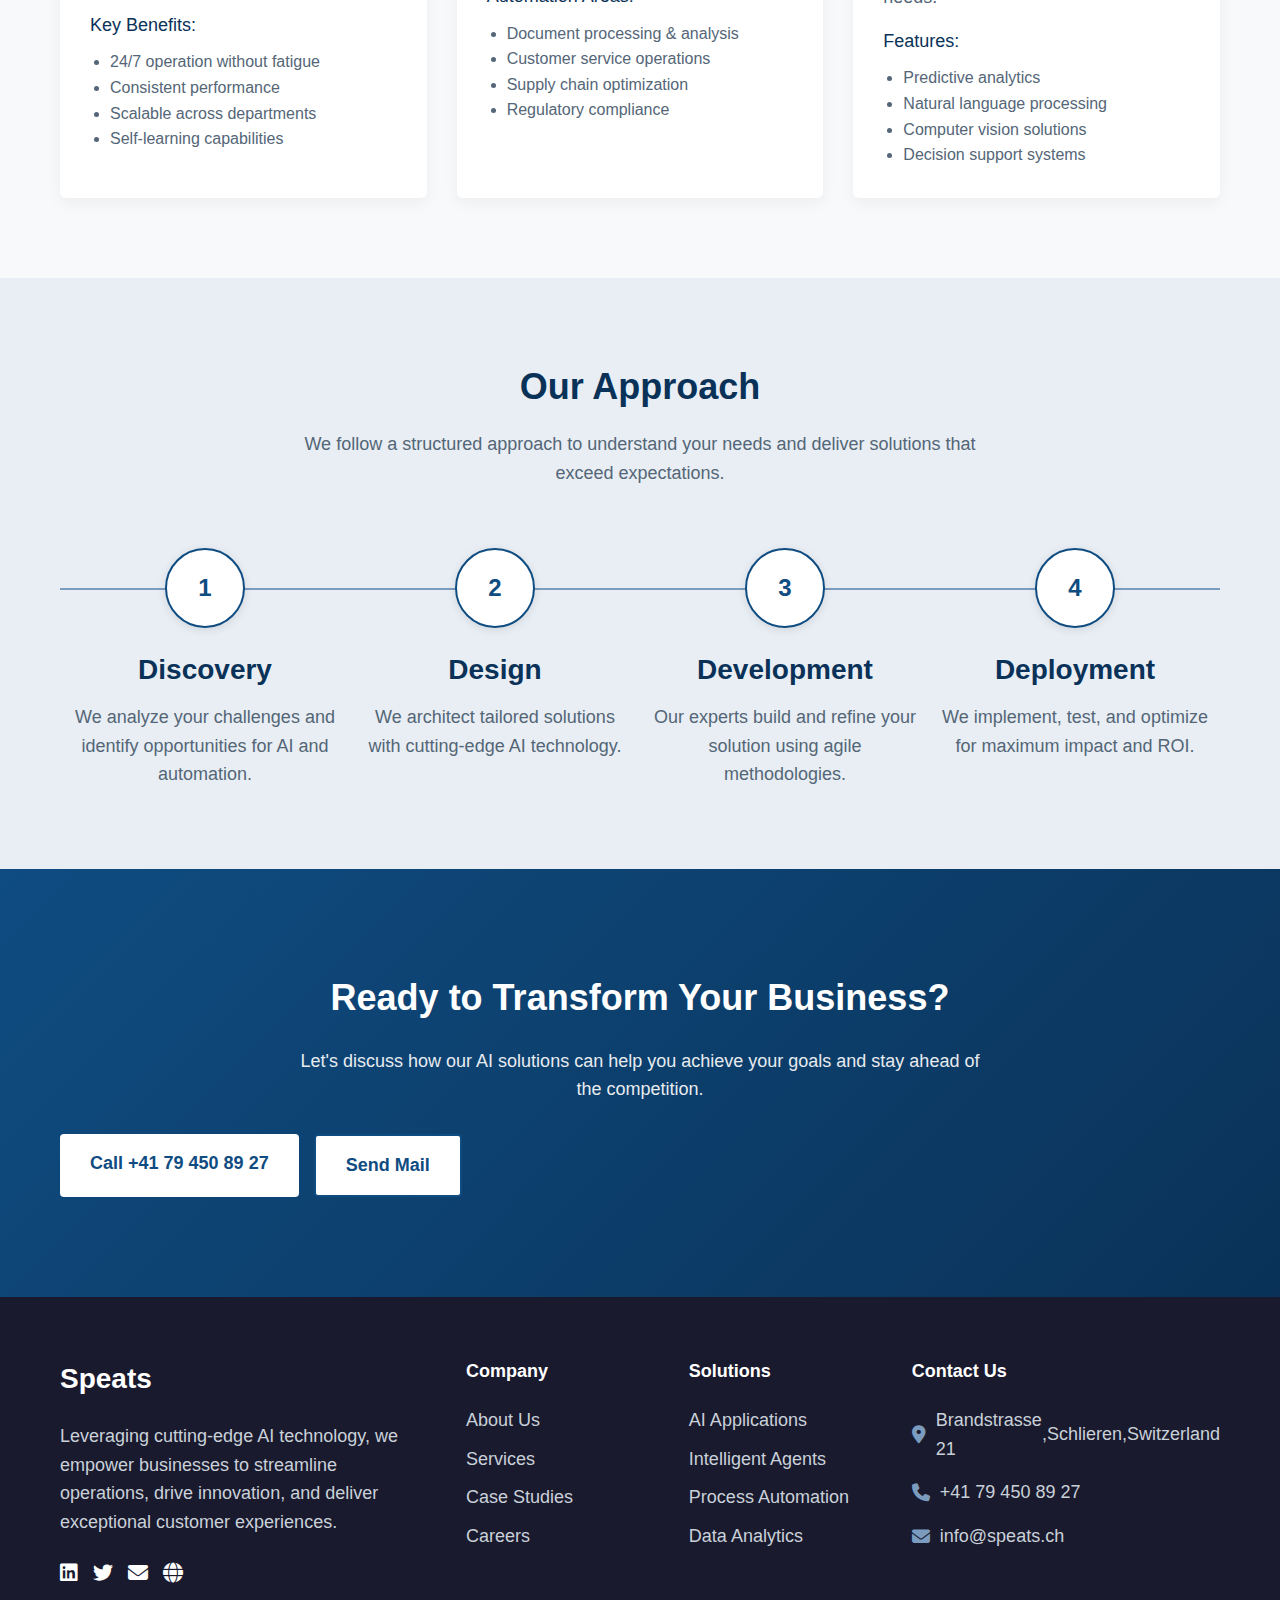
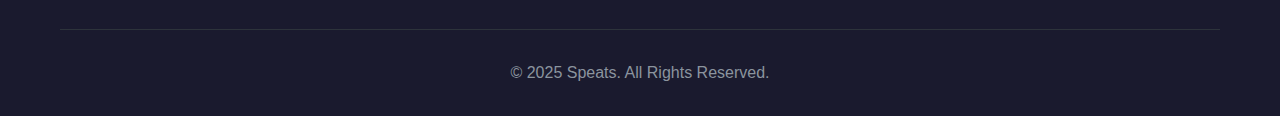
==== commit db580c60: "seo add" ====
--- a/index.html
+++ b/index.html
@@ -3,15 +3,39 @@
 <head>
     <meta charset="UTF-8">
     <meta name="viewport" content="width=device-width, initial-scale=1.0">
-    <title>Speats | AI Solutions & Automation</title>
+    <title>Speats | Soluzioni AI & Automazione per Aziende | Svizzera</title>
+    <meta name="description" content="Speats offre soluzioni di intelligenza artificiale e automazione che riducono i costi operativi fino al 40%. Agenti intelligenti, automazione dei processi e applicazioni AI personalizzate.">
+    <meta name="keywords" content="intelligenza artificiale, AI, automazione, agenti intelligenti, soluzioni aziendali, riduzione costi, efficienza operativa, Svizzera">
+    <meta name="author" content="Speats">
+    <meta name="robots" content="index, follow">
+    <link rel="canonical" href="https://www.speats.ch/">
+    
+    <!-- Open Graph / Facebook -->
+    <meta property="og:type" content="website">
+    <meta property="og:url" content="https://www.speats.ch/">
+    <meta property="og:title" content="Speats | Soluzioni AI & Automazione per Aziende">
+    <meta property="og:description" content="Riduci i costi operativi fino al 40% con le nostre soluzioni di intelligenza artificiale e automazione. Agenti intelligenti, automazione dei processi e applicazioni AI personalizzate.">
+    <meta property="og:image" content="https://www.speats.ch/assets/og-image.jpg">
+    
+    <!-- Twitter -->
+    <meta property="twitter:card" content="summary_large_image">
+    <meta property="twitter:url" content="https://www.speats.ch/">
+    <meta property="twitter:title" content="Speats | Soluzioni AI & Automazione per Aziende">
+    <meta property="twitter:description" content="Riduci i costi operativi fino al 40% con le nostre soluzioni di intelligenza artificiale e automazione. Agenti intelligenti, automazione dei processi e applicazioni AI personalizzate.">
+    <meta property="twitter:image" content="https://www.speats.ch/assets/og-image.jpg">
+    
     <link rel="stylesheet" href="styles.css">
     <link rel="stylesheet" href="https://cdnjs.cloudflare.com/ajax/libs/font-awesome/6.5.1/css/all.min.css">
+    
+    <!-- Preconnect to external domains -->
+    <link rel="preconnect" href="https://cdnjs.cloudflare.com">
+    <link rel="preconnect" href="https://fonts.googleapis.com">
 </head>
-<body>
+<body itemscope itemtype="http://schema.org/Organization">
     <header>
         <div class="container">
             <nav>
-                <div class="logo" data-i18n="logo">
+                <div class="logo" data-i18n="logo" itemprop="name">
                     Spe<span>ats</span>
                 </div>
                 <div class="language-globe">
@@ -52,7 +76,7 @@
             <div class="hero-content">
                 <div class="hero-text">
                     <h1 data-i18n="hero_title">Revolutionize Your Business with Intelligent AI Solutions</h1>
-                    <p data-i18n="hero_description">Speats delivers cutting-edge AI applications and autonomous agents that reduce operational costs by up to 40% while driving innovation and growth. Join the 200+ businesses already thriving with our solutions.</p>
+                    <p data-i18n="hero_description" itemprop="description">Speats delivers cutting-edge AI applications and autonomous agents that reduce operational costs by up to 40% while driving innovation and growth. Join the 200+ businesses already thriving with our solutions.</p>
                     
                     <div class="btn-group">
                         <a href="#services" class="btn" data-i18n="explore_solutions">Explore Solutions</a>
@@ -60,7 +84,7 @@
 
                 </div>
                 <div class="hero-image">
-                    <img src="assets/21f3c765-e63c-4d92-badf-64196acd0c64.png" alt="AI Technology Illustration">
+                    <img src="assets/21f3c765-e63c-4d92-badf-64196acd0c64.png" alt="Illustrazione di tecnologia AI avanzata per soluzioni aziendali" loading="lazy" width="500" height="400">
                 </div>
             </div>
         </div>
@@ -91,10 +115,11 @@
                 <h2 data-i18n="services_title">Our AI Solutions</h2>
                 <p data-i18n="services_description">We create powerful technology that solves real business problems, enhances productivity, and delivers measurable results.</p>
             </div>
-            <div class="services">
-                <div class="service-card">
+            <div itemprop="hasOfferCatalog" itemscope itemtype="http://schema.org/OfferCatalog">
+            <div class="services" itemprop="itemListElement" itemscope itemtype="http://schema.org/ItemList">
+                <div class="service-card" itemprop="itemListElement" itemscope itemtype="http://schema.org/Service">
                 <div class="service-icon"><i class="fas fa-brain"></i></div>
-                    <h3 data-i18n="service_intelligent_agents_title">Intelligent Agents</h3>
+                    <h3 data-i18n="service_intelligent_agents_title" itemprop="name">Intelligent Agents</h3>
                     <p data-i18n="service_intelligent_agents_description">Our autonomous AI agents can perceive your business environment, make decisions, and take actions to achieve specific goals without human intervention. They seamlessly handle complex workflows, customer interactions, and data analysis.</p>
                     <p style="margin-top: 15px; color: var(--primary-dark); font-weight: 500;" data-i18n="service_key_benefits">Key Benefits:</p>
                     <ul style="margin-top: 10px; color: var(--gray); padding-left: 20px;">
@@ -104,9 +129,9 @@
                         <li data-i18n="service_key_benefit_4">Self-learning capabilities</li>
                     </ul>
                 </div>
-                <div class="service-card">
+                <div class="service-card" itemprop="itemListElement" itemscope itemtype="http://schema.org/Service">
                 <div class="service-icon"><i class="fas fa-cogs"></i></div>
-                    <h3 data-i18n="service_process_automation_title">Process Automation</h3>
+                    <h3 data-i18n="service_process_automation_title" itemprop="name">Process Automation</h3>
                     <p data-i18n="service_process_automation_description">Streamline workflows and eliminate repetitive tasks with our advanced automation solutions, allowing your team to focus on high-value work while reducing operational costs and improving accuracy.</p>
                     <p style="margin-top: 15px; color: var(--primary-dark); font-weight: 500;" data-i18n="service_automation_areas">Automation Areas:</p>
                     <ul style="margin-top: 10px; color: var(--gray); padding-left: 20px;">
@@ -116,9 +141,9 @@
                         <li data-i18n="service_automation_area_4">Regulatory compliance</li>
                     </ul>
                 </div>
-                <div class="service-card">
+                <div class="service-card" itemprop="itemListElement" itemscope itemtype="http://schema.org/Service">
                 <div class="service-icon"><i class="fas fa-chart-bar"></i></div>
-                    <h3 data-i18n="service_custom_ai_applications_title">Custom AI Applications</h3>
+                    <h3 data-i18n="service_custom_ai_applications_title" itemprop="name">Custom AI Applications</h3>
                     <p data-i18n="service_custom_ai_applications_description">We design and develop tailored AI applications that address your specific business challenges and optimize operational efficiency with solutions built specifically for your unique needs.</p>
                     <p style="margin-top: 15px; color: var(--primary-dark); font-weight: 500;" data-i18n="service_features">Features:</p>
                     <ul style="margin-top: 10px; color: var(--gray); padding-left: 20px;">
@@ -207,14 +232,14 @@
                 </div>
                 <div class="footer-links">
                     <h4 data-i18n="footer_contact_us">Contact Us</h4>
+                    <div class="contact-info" itemprop="address" itemscope itemtype="http://schema.org/PostalAddress">
+                        <i class="fas fa-map-marker-alt"></i> <span itemprop="streetAddress">Brandstrasse 21</span>, <span itemprop="addressLocality">Schlieren</span>, <span itemprop="addressCountry">Switzerland</span>
+                    </div>
                     <div class="contact-info">
-                        <i class="fas fa-map-marker-alt"></i> Brandstrasse 21, Schlieren, Switzerland
+                        <i class="fas fa-phone"></i> <a href="tel:+41794508927" itemprop="telephone">+41 79 450 89 27</a>
                     </div>
                     <div class="contact-info">
-                        <i class="fas fa-phone"></i> +41 79 450 89 27
-                    </div>
-                    <div class="contact-info">
-                        <i class="fas fa-envelope"></i> info@speats.ch
+                        <i class="fas fa-envelope"></i> <a href="mailto:info@speats.ch" itemprop="email">info@speats.ch</a>
                     </div>
                 </div>
             </div>
@@ -223,6 +248,76 @@
             </div>
         </div>
     </footer>
-    <script src="script.js"></script>
+    <!-- Structured data for local business -->
+    <script type="application/ld+json">
+    {
+      "@context": "https://schema.org",
+      "@type": "ProfessionalService",
+      "name": "Speats",
+      "image": "https://www.speats.ch/assets/21f3c765-e63c-4d92-badf-64196acd0c64.png",
+      "url": "https://www.speats.ch",
+      "telephone": "+41794508927",
+      "address": {
+        "@type": "PostalAddress",
+        "streetAddress": "Brandstrasse 21",
+        "addressLocality": "Schlieren",
+        "addressCountry": "Switzerland"
+      },
+      "geo": {
+        "@type": "GeoCoordinates",
+        "latitude": 47.3964,
+        "longitude": 8.4548
+      },
+      "openingHoursSpecification": {
+        "@type": "OpeningHoursSpecification",
+        "dayOfWeek": [
+          "Monday",
+          "Tuesday",
+          "Wednesday",
+          "Thursday",
+          "Friday"
+        ],
+        "opens": "09:00",
+        "closes": "18:00"
+      },
+      "sameAs": [
+        "https://www.linkedin.com/company/speats",
+        "https://twitter.com/speats"
+      ],
+      "priceRange": "$$"
+    }
+    </script>
+    
+    <!-- Structured data for FAQ -->
+    <script type="application/ld+json">
+    {
+      "@context": "https://schema.org",
+      "@type": "FAQPage",
+      "mainEntity": [{
+        "@type": "Question",
+        "name": "Come può l'AI ridurre i costi operativi della mia azienda?",
+        "acceptedAnswer": {
+          "@type": "Answer",
+          "text": "L'AI può automatizzare processi ripetitivi, ridurre gli errori umani, ottimizzare l'allocazione delle risorse e migliorare l'efficienza operativa, portando a una riduzione dei costi fino al 40%."
+        }
+      }, {
+        "@type": "Question",
+        "name": "Quanto tempo ci vuole per implementare una soluzione AI?",
+        "acceptedAnswer": {
+          "@type": "Answer",
+          "text": "Il tempo di implementazione varia in base alla complessità del progetto. Soluzioni semplici possono essere operative in 4-6 settimane, mentre progetti più complessi richiedono 3-6 mesi."
+        }
+      }, {
+        "@type": "Question",
+        "name": "Le vostre soluzioni AI sono personalizzabili per le esigenze specifiche della mia azienda?",
+        "acceptedAnswer": {
+          "@type": "Answer",
+          "text": "Sì, tutte le nostre soluzioni sono altamente personalizzabili. Iniziamo con un'analisi approfondita delle vostre esigenze aziendali e sviluppiamo soluzioni su misura che si integrano perfettamente con i vostri processi esistenti."
+        }
+      }]
+    }
+    </script>
+    
+    <script src="script.js" defer></script>
 </body>
 </html>
--- a/styles.css
+++ b/styles.css
@@ -7,13 +7,29 @@
     --light: #f7f9fb; /* Off-white background */
     --gray: #546677; /* Professional mid-gray */
     --gray-light: #e8eef4; /* Light gray for sections */
-}
-
+    
+    /* Font sizes for responsive typography */
+    --h1-size: clamp(2rem, 5vw, 3rem);
+    --h2-size: clamp(1.5rem, 4vw, 2.25rem);
+    --h3-size: clamp(1.25rem, 3vw, 1.75rem);
+    --body-size: clamp(1rem, 2vw, 1.125rem);
+    --small-size: clamp(0.875rem, 1.5vw, 1rem);
+}
+
+/* CSS Reset and Base Styles */
 * {
     margin: 0;
     padding: 0;
     box-sizing: border-box;
     font-family: 'Segoe UI', Tahoma, Geneva, Verdana, sans-serif;
+}
+
+/* Improve text rendering */
+html {
+    -webkit-font-smoothing: antialiased;
+    -moz-osx-font-smoothing: grayscale;
+    text-rendering: optimizeLegibility;
+    scroll-behavior: smooth;
 }
 
 body {
@@ -133,14 +149,15 @@
 }
 
 .hero-text h1 {
-    font-size: 48px;
+    font-size: var(--h1-size);
     margin-bottom: 20px;
     line-height: 1.2;
     color: var(--dark);
+    font-weight: 700;
 }
 
 .hero-text p {
-    font-size: 18px;
+    font-size: var(--body-size);
     color: var(--gray);
     margin-bottom: 30px;
 }
@@ -167,7 +184,10 @@
 
 .hero-image img {
     width: 100%;
+    height: auto;
     animation: float 3s ease-in-out infinite;
+    max-width: 100%;
+    display: block;
 }
 
 @keyframes float {
@@ -187,15 +207,17 @@
 }
 
 .section-title h2 {
-    font-size: 36px;
+    font-size: var(--h2-size);
     margin-bottom: 15px;
     color: var(--primary-dark);
+    font-weight: 700;
 }
 
 .section-title p {
     color: var(--gray);
     max-width: 700px;
     margin: 0 auto;
+    font-size: var(--body-size);
 }
 
 /* Services Section */
@@ -234,12 +256,14 @@
 
 .service-card h3 {
     margin-bottom: 15px;
-    font-size: 22px;
+    font-size: var(--h3-size);
     color: var(--primary-dark);
+    font-weight: 600;
 }
 
 .service-card p {
     color: var(--gray);
+    font-size: var(--body-size);
 }
 
 /* Process Section */
@@ -291,11 +315,13 @@
 .step h3 {
     margin-bottom: 10px;
     color: var(--primary-dark);
+    font-size: var(--h3-size);
 }
 
 .step p {
     color: var(--gray);
     padding: 0 10px;
+    font-size: var(--body-size);
 }
 
 /* CTA Section */
@@ -307,14 +333,15 @@
 }
 
 .cta h2 {
-    font-size: 36px;
+    font-size: var(--h2-size);
     margin-bottom: 20px;
+    font-weight: 700;
 }
 
 .cta p {
     max-width: 700px;
     margin: 0 auto 30px;
-    font-size: 18px;
+    font-size: var(--body-size);
     opacity: 0.9;
 }
 
@@ -323,7 +350,7 @@
     color: var(--primary);
     font-weight: 600;
     padding: 15px 30px;
-    font-size: 18px;
+    font-size: var(--body-size);
 }
 
 .cta .btn:hover {
@@ -356,9 +383,8 @@
     margin-bottom: 20px;
     position: relative;
     padding-left: 20px;
-}
-
-
+    font-size: var(--body-size);
+}
 
 .testimonial-author {
     display: flex;
@@ -380,7 +406,7 @@
 }
 
 .author-title {
-    font-size: 14px;
+    font-size: var(--small-size);
     color: var(--gray);
 }
 
@@ -401,10 +427,11 @@
 .stat-item h3 {
     font-size: 42px;
     margin-bottom: 10px;
+    font-weight: 700;
 }
 
 .stat-item p {
-    font-size: 16px;
+    font-size: var(--body-size);
     opacity: 0.9;
 }
 
@@ -447,20 +474,22 @@
     color: white;
     padding: 5px 10px;
     border-radius: 4px;
-    font-size: 12px;
+    font-size: var(--small-size);
     font-weight: 600;
     margin-bottom: 15px;
 }
 
 .case-study-title {
-    font-size: 20px;
+    font-size: var(--h3-size);
     margin-bottom: 15px;
     color: var(--primary-dark);
+    font-weight: 600;
 }
 
 .case-study-excerpt {
     color: var(--gray);
     margin-bottom: 20px;
+    font-size: var(--body-size);
 }
 
 /* Footer */
@@ -478,14 +507,16 @@
 }
 
 .footer-info h3 {
-    font-size: 24px;
+    font-size: var(--h3-size);
     margin-bottom: 20px;
     color: white;
+    font-weight: 600;
 }
 
 .footer-info p {
     color: #c9d1d9;
     margin-bottom: 20px;
+    font-size: var(--body-size);
 }
 
 .social-links {
@@ -507,6 +538,7 @@
     font-size: 18px;
     margin-bottom: 20px;
     color: white;
+    font-weight: 600;
 }
 
 .footer-links ul {
@@ -521,6 +553,7 @@
     color: #c9d1d9;
     text-decoration: none;
     transition: color 0.3s;
+    font-size: var(--body-size);
 }
 
 .footer-links a:hover {
@@ -532,6 +565,7 @@
     align-items: center;
     margin-bottom: 15px;
     color: #c9d1d9;
+    font-size: var(--body-size);
 }
 
 .contact-info i {
@@ -544,7 +578,7 @@
     padding-top: 30px;
     border-top: 1px solid #2d333b;
     color: #8b949e;
-    font-size: 14px;
+    font-size: var(--small-size);
 }
 
 /* Language Switcher Styles */
@@ -602,6 +636,7 @@
     padding: 10px 20px;
     cursor: pointer;
     transition: background-color 0.3s;
+    font-size: var(--body-size);
 }
 
 .lang-option:hover {
@@ -612,6 +647,22 @@
 @keyframes fadeIn {
     from { opacity: 0; transform: translateY(-10px); }
     to { opacity: 1; transform: translateY(0); }
+}
+
+/* Performance Optimizations */
+img {
+    max-width: 100%;
+    height: auto;
+}
+
+/* Lazy loading for images below the fold */
+.lazy-load {
+    opacity: 0;
+    transition: opacity 0.3s;
+}
+
+.lazy-load.loaded {
+    opacity: 1;
 }
 
 /* Mobile Responsive Styles */
@@ -688,10 +739,6 @@
         justify-content: center;
     }
     
-    .hero-text h1 {
-        font-size: 36px;
-    }
-    
     /* Process Section */
     .process-steps {
         flex-direction: column;
@@ -739,10 +786,6 @@
 
 /* Additional media query for medium-sized screens */
 @media (min-width: 769px) and (max-width: 1024px) {
-    .hero-text h1 {
-        font-size: 38px;
-    }
-    
     .hero-image {
         width: 45%;
     }
@@ -778,18 +821,49 @@
         background-color: var(--primary);
         color: white;
     }
-    
-    /* Stili responsivi per il selettore lingua */
-    @media (max-width: 768px) {
-        .language-selector {
-            margin: 15px 0;
-            width: 100%;
-            justify-content: center;
-        }
-        
-        /* Per dispositivi mobili, posiziona il selettore lingua nel menu hamburger */
-        .nav-wrapper .language-selector {
-            margin-top: 20px;
-        }
-    }
-}
+}
+
+/* Print styles for better accessibility */
+@media print {
+    body {
+        background: white;
+        color: black;
+        font-size: 12pt;
+    }
+    
+    .hero, .cta, .stats-section {
+        background: white !important;
+        color: black !important;
+        padding: 1cm 0;
+    }
+    
+    .cta .btn, .btn {
+        border: 1px solid black;
+        color: black;
+        background: none;
+    }
+    
+    nav, .hamburger, .mobile-btn, .language-globe {
+        display: none;
+    }
+    
+    .hero-content, .footer-content {
+        display: block;
+    }
+    
+    .hero-image {
+        width: 100%;
+        max-width: 300px;
+        margin: 20px auto;
+    }
+    
+    a {
+        color: black;
+        text-decoration: underline;
+    }
+    
+    a::after {
+        content: " (" attr(href) ")";
+        font-size: 80%;
+    }
+}
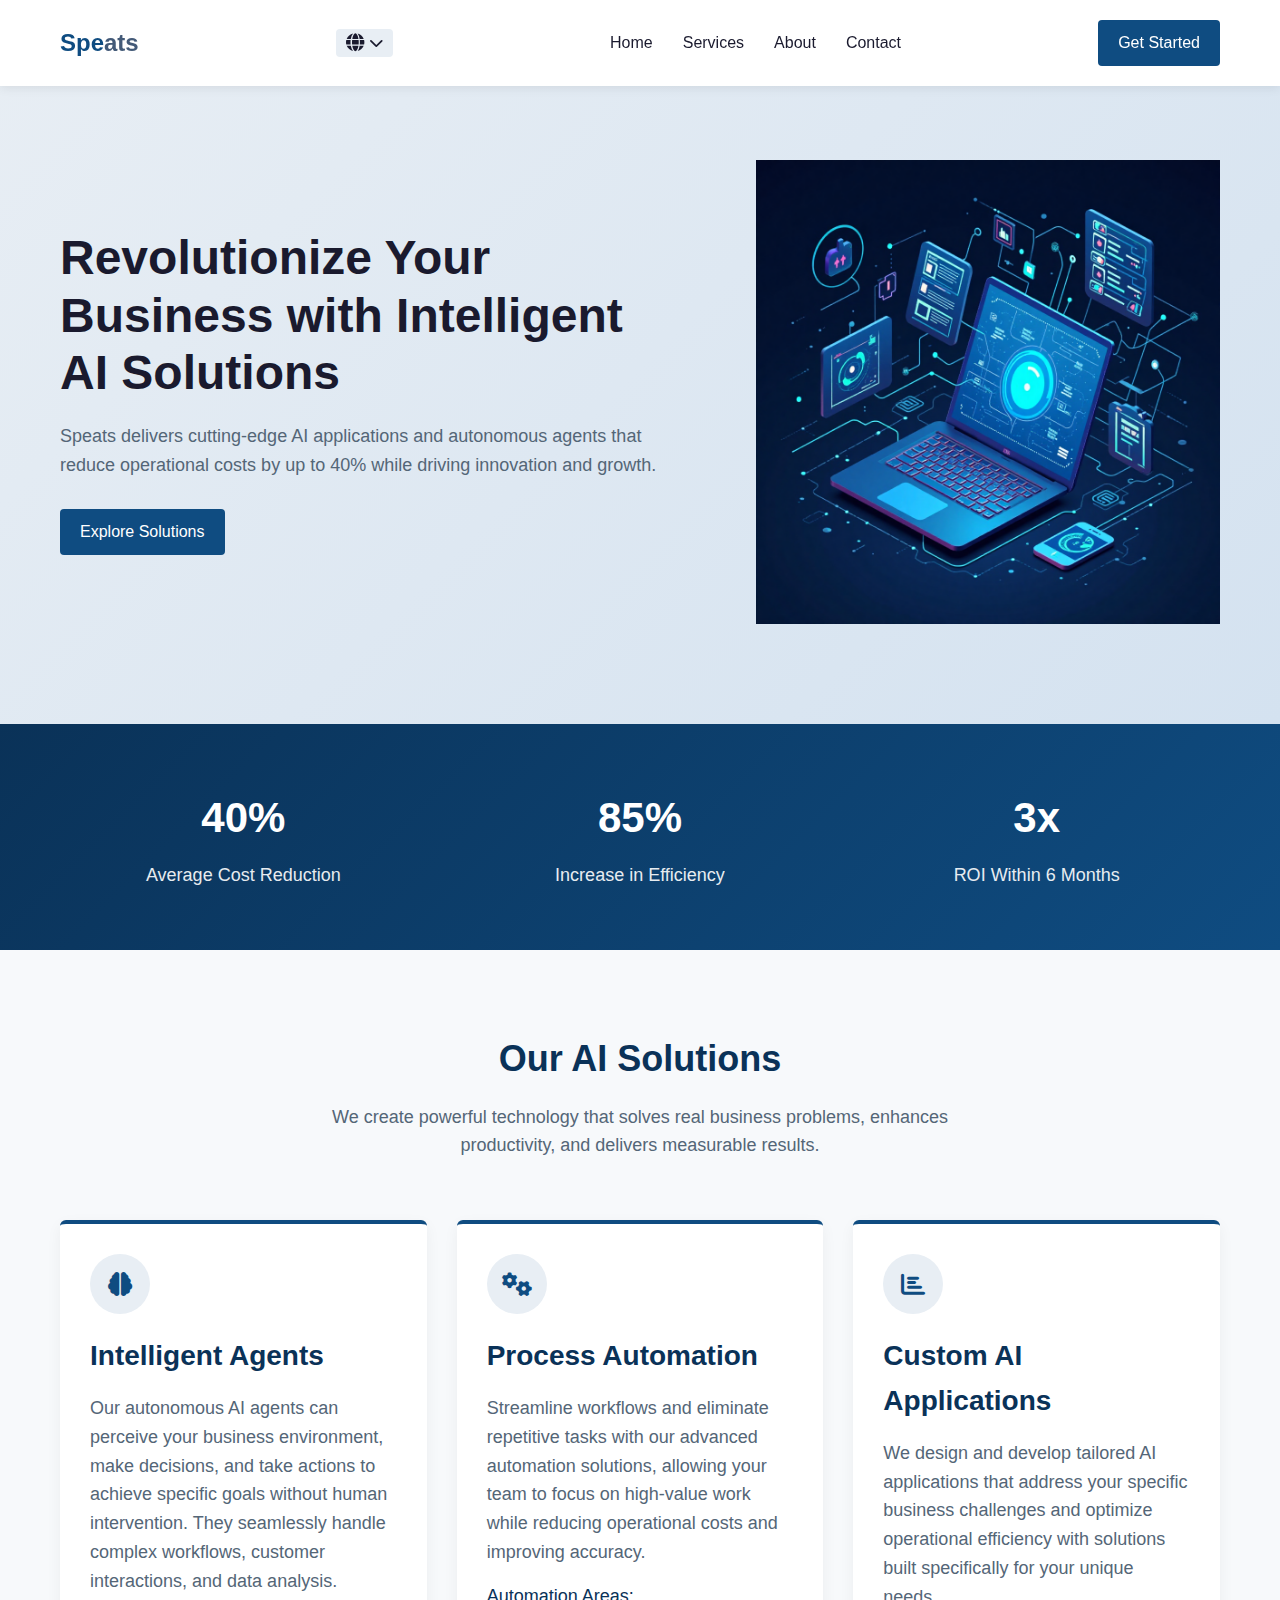
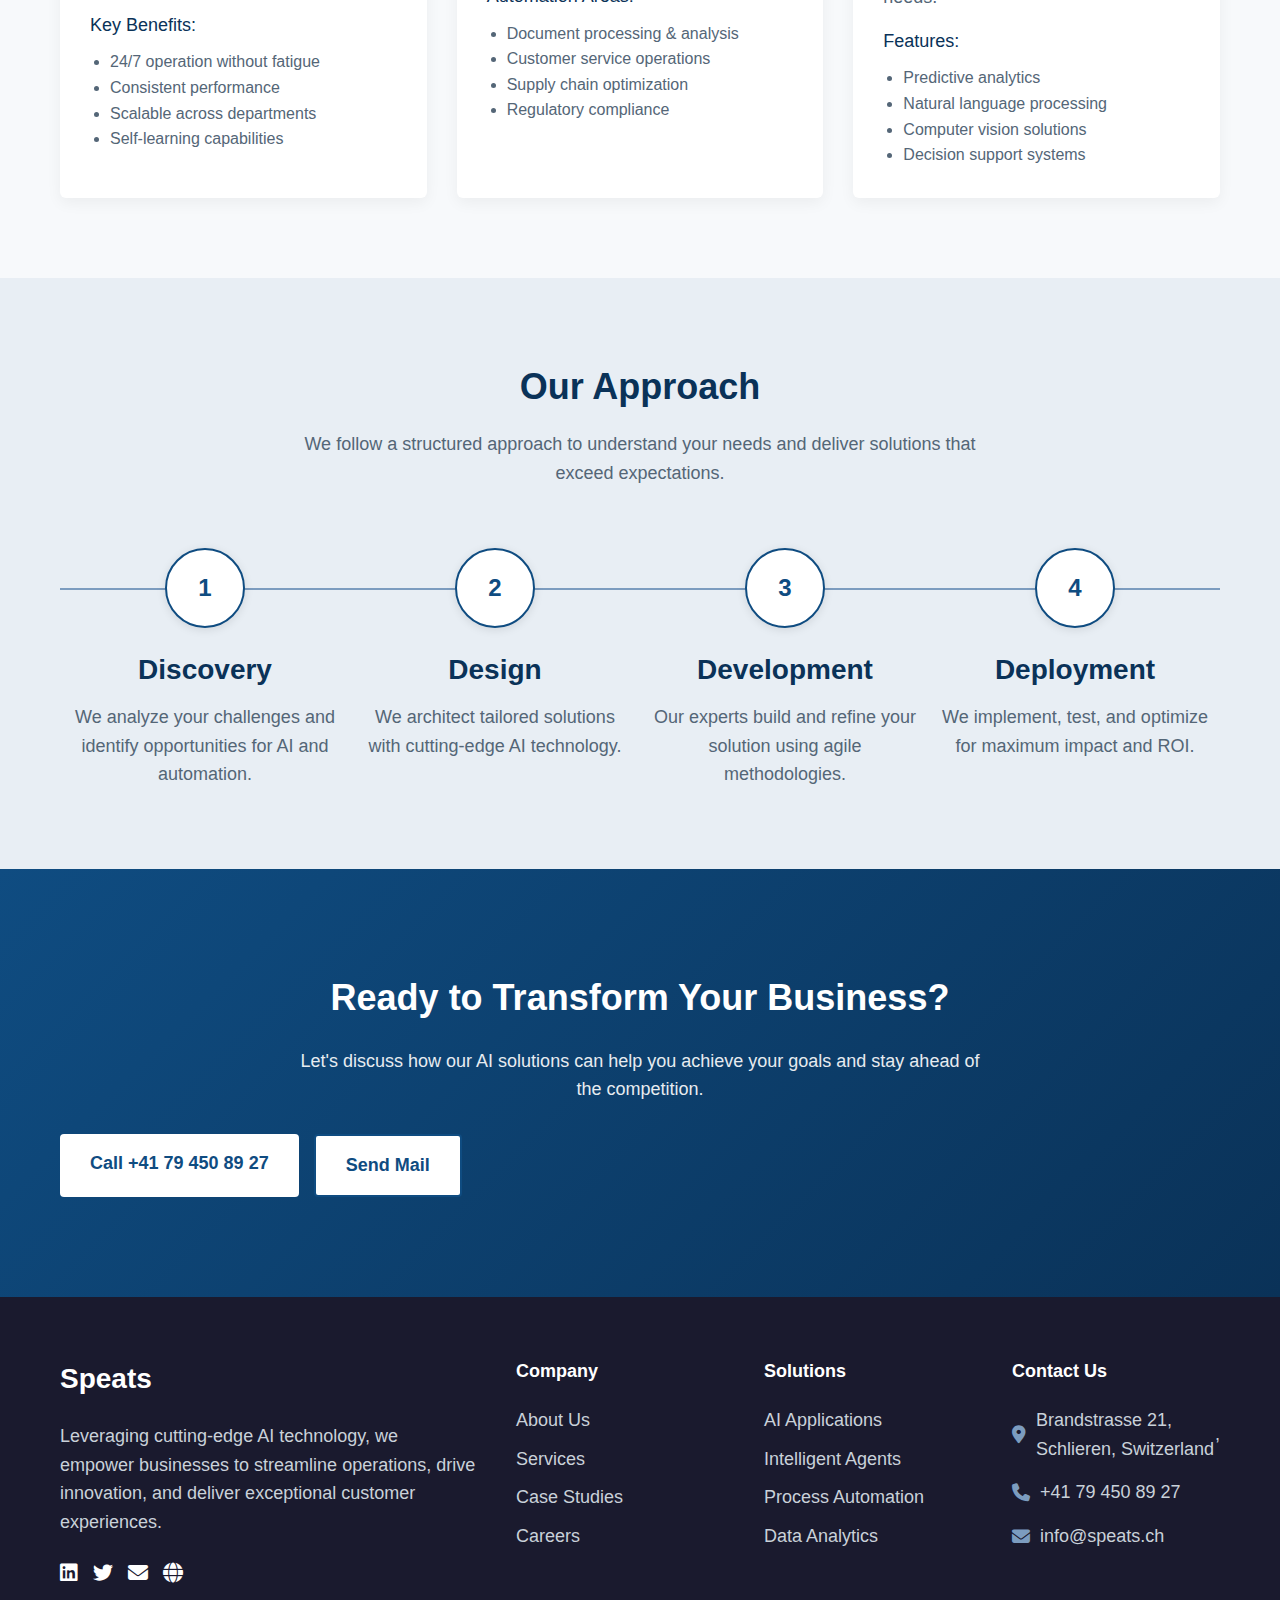
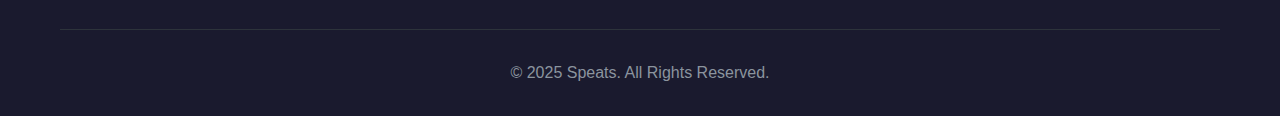
==== commit c4a537a9: "ok" ====
--- a/index.html
+++ b/index.html
@@ -233,7 +233,7 @@
                 <div class="footer-links">
                     <h4 data-i18n="footer_contact_us">Contact Us</h4>
                     <div class="contact-info" itemprop="address" itemscope itemtype="http://schema.org/PostalAddress">
-                        <i class="fas fa-map-marker-alt"></i> <span itemprop="streetAddress">Brandstrasse 21</span>, <span itemprop="addressLocality">Schlieren</span>, <span itemprop="addressCountry">Switzerland</span>
+                        <i class="fas fa-map-marker-alt"></i> <span itemprop="streetAddress">Brandstrasse 21, Schlieren, Switzerland</span>, 
                     </div>
                     <div class="contact-info">
                         <i class="fas fa-phone"></i> <a href="tel:+41794508927" itemprop="telephone">+41 79 450 89 27</a>
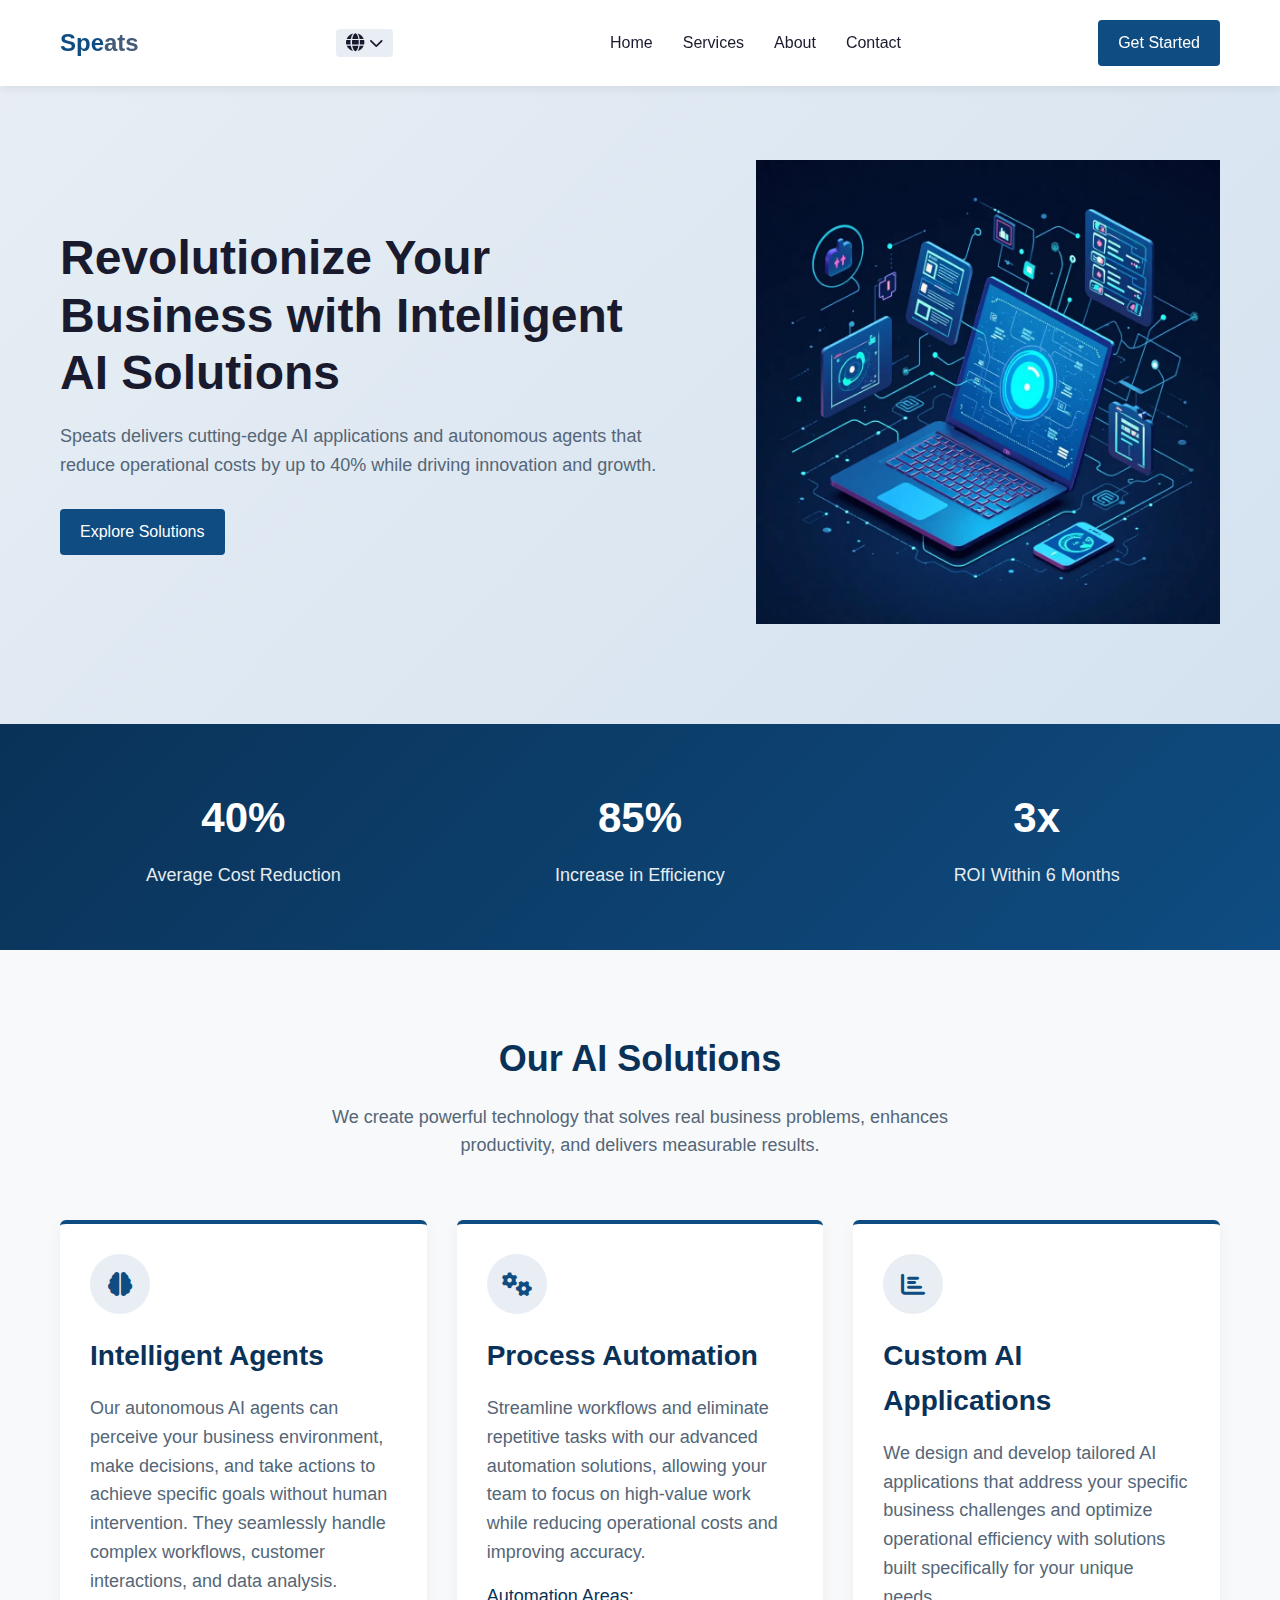
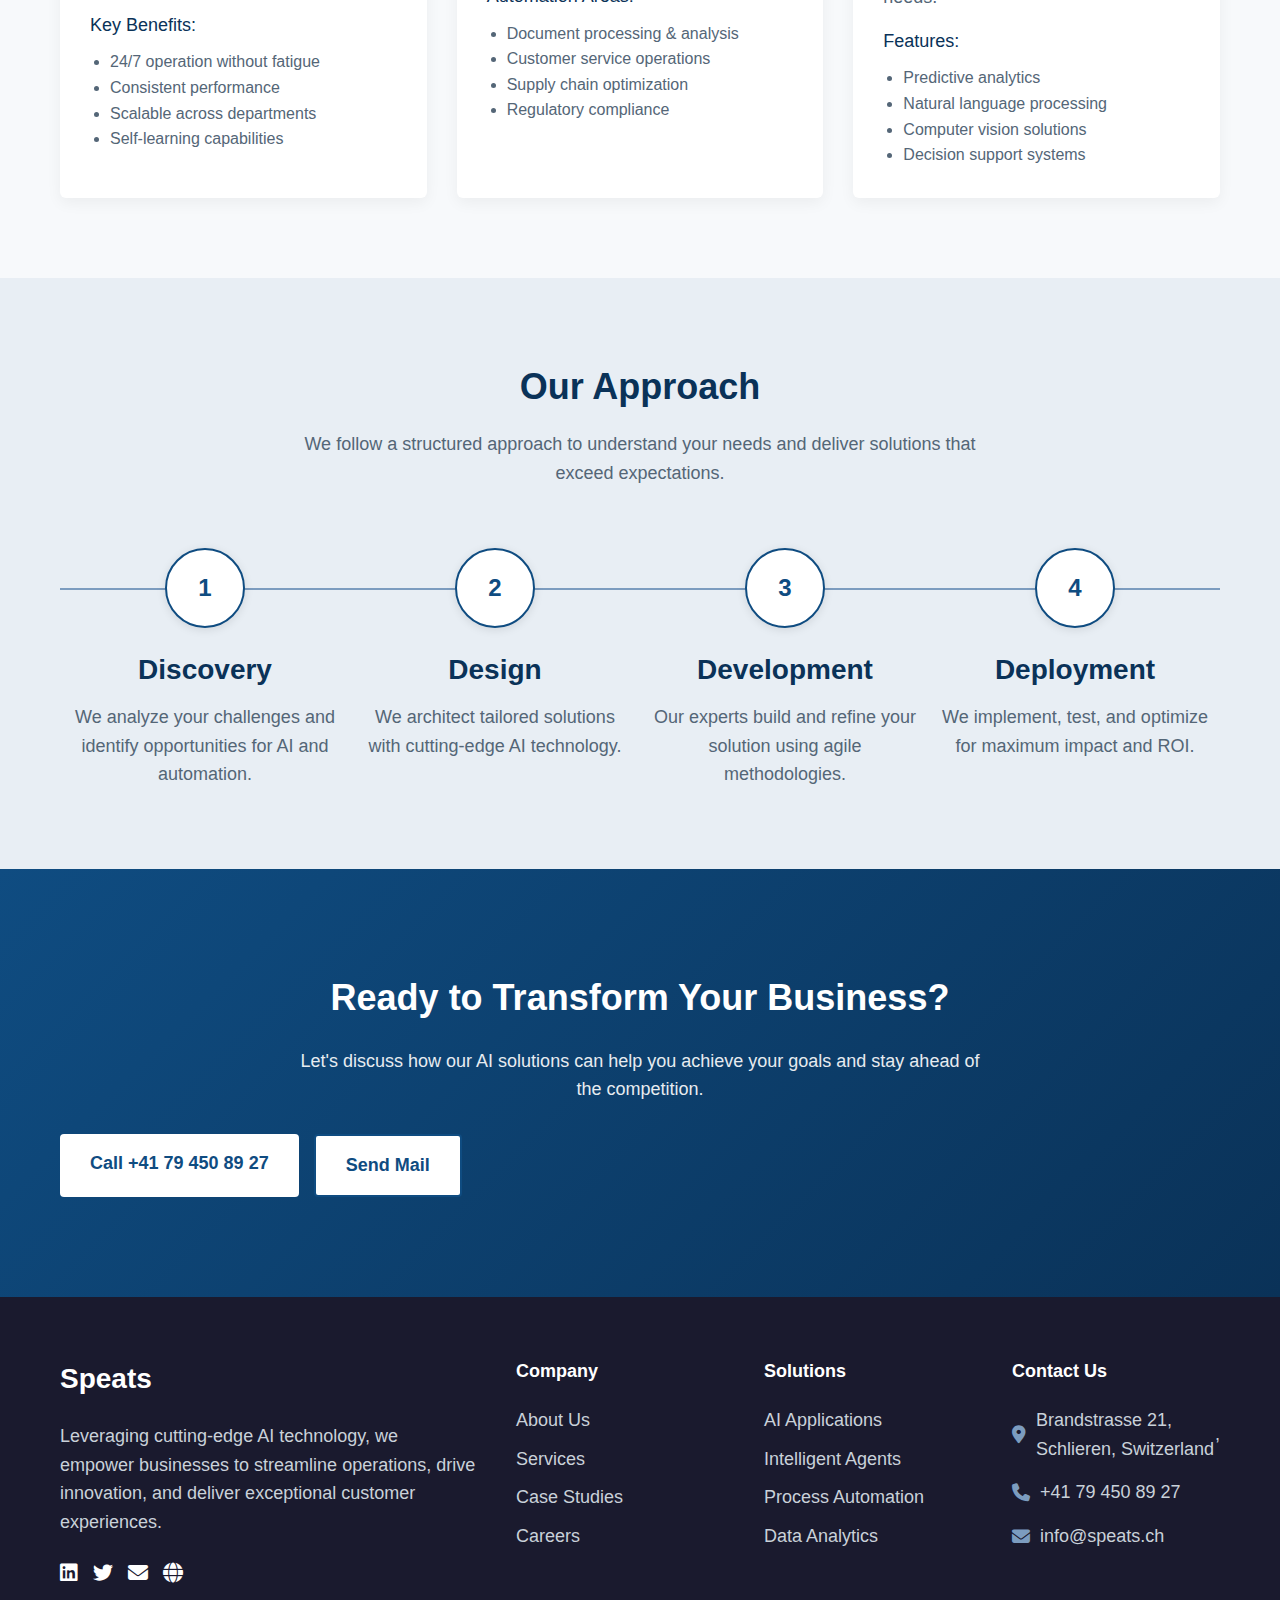
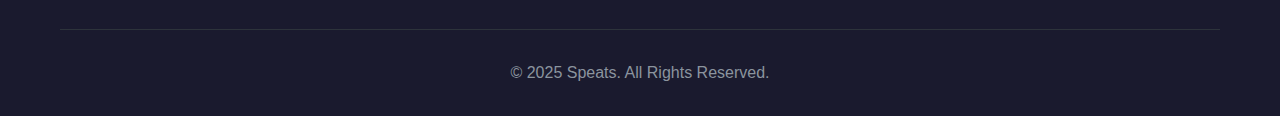
==== commit c8944c3c: "sadasd" ====
--- a/index.html
+++ b/index.html
@@ -24,12 +24,20 @@
     <meta property="twitter:description" content="Riduci i costi operativi fino al 40% con le nostre soluzioni di intelligenza artificiale e automazione. Agenti intelligenti, automazione dei processi e applicazioni AI personalizzate.">
     <meta property="twitter:image" content="https://www.speats.ch/assets/og-image.jpg">
     
-    <link rel="stylesheet" href="styles.css">
+    <!-- Preconnect to external domains -->
+    <link rel="preconnect" href="https://cdnjs.cloudflare.com" crossorigin>
+    <link rel="preconnect" href="https://fonts.googleapis.com" crossorigin>
+    <link rel="preconnect" href="https://fonts.gstatic.com" crossorigin>
+    
+    <!-- Preload critical assets -->
+    <link rel="preload" href="assets/optimized/hero.webp" as="image" type="image/webp">
+    
+    <!-- Stylesheets -->
+    <link rel="stylesheet" href="styles.min.css">
     <link rel="stylesheet" href="https://cdnjs.cloudflare.com/ajax/libs/font-awesome/6.5.1/css/all.min.css">
     
-    <!-- Preconnect to external domains -->
-    <link rel="preconnect" href="https://cdnjs.cloudflare.com">
-    <link rel="preconnect" href="https://fonts.googleapis.com">
+    <!-- Cache control headers for static resources -->
+    <meta http-equiv="Cache-Control" content="max-age=31536000, immutable">
 </head>
 <body itemscope itemtype="http://schema.org/Organization">
     <header>
@@ -84,7 +92,10 @@
 
                 </div>
                 <div class="hero-image">
-                    <img src="assets/21f3c765-e63c-4d92-badf-64196acd0c64.png" alt="Illustrazione di tecnologia AI avanzata per soluzioni aziendali" loading="lazy" width="500" height="400">
+                    <picture>
+                        <source srcset="assets/optimized/hero.webp" type="image/webp">
+                        <img src="assets/21f3c765-e63c-4d92-badf-64196acd0c64.png" alt="Illustrazione di tecnologia AI avanzata per soluzioni aziendali" width="500" height="400">
+                    </picture>
                 </div>
             </div>
         </div>
@@ -318,6 +329,7 @@
     }
     </script>
     
-    <script src="script.js" defer></script>
+    <!-- Compressed and minified JavaScript -->
+    <script src="script.min.js" defer></script>
 </body>
 </html>
--- a/styles.min.css
+++ b/styles.min.css
@@ -0,0 +1 @@
+:root{--primary:#0f4c81;--primary-dark:#0a3258;--secondary:#435a78;--accent:#7c9cbf;--dark:#1a1a2e;--light:#f7f9fb;--gray:#546677;--gray-light:#e8eef4;--h1-size:clamp(2rem,5vw,3rem);--h2-size:clamp(1.5rem,4vw,2.25rem);--h3-size:clamp(1.25rem,3vw,1.75rem);--body-size:clamp(1rem,2vw,1.125rem);--small-size:clamp(.875rem,1.5vw,1rem)}*{margin:0;padding:0;box-sizing:border-box;font-family:'Segoe UI',Tahoma,Geneva,Verdana,sans-serif}html{-webkit-font-smoothing:antialiased;-moz-osx-font-smoothing:grayscale;text-rendering:optimizeLegibility;scroll-behavior:smooth}body{background-color:var(--light);color:var(--dark);line-height:1.6}.container{max-width:1200px;margin:0 auto;padding:0 20px}header{background-color:#fff;box-shadow:0 2px 10px rgba(0,0,0,.08);position:fixed;width:100%;top:0;z-index:100}nav{display:flex;justify-content:space-between;align-items:center;padding:20px 0}.logo{font-size:24px;font-weight:700;color:var(--primary);display:flex;align-items:center;z-index:101}.logo span{color:var(--secondary)}.nav-links{display:flex;list-style:none;gap:30px}.nav-links a{text-decoration:none;color:var(--dark);font-weight:500;transition:color .3s}.nav-links a:hover{color:var(--primary)}.btn{display:inline-block;background-color:var(--primary);color:#fff;padding:10px 20px;border-radius:4px;text-decoration:none;font-weight:500;transition:background-color .3s}.btn:hover{background-color:var(--primary-dark)}.hamburger{display:none;flex-direction:column;justify-content:space-between;width:30px;height:21px;cursor:pointer;z-index:101}.hamburger span{display:block;height:3px;width:100%;background-color:var(--primary);border-radius:3px;transition:all .3s ease}.mobile-btn{display:none}.hero{padding:160px 0 100px;background:linear-gradient(135deg,#e8eef4 0,#d4e2f0 100%);position:relative;overflow:hidden}.hero-content{display:flex;align-items:center;justify-content:space-between}.hero-text{max-width:600px}.hero-text h1{font-size:var(--h1-size);margin-bottom:20px;line-height:1.2;color:var(--dark);font-weight:700}.hero-text p{font-size:var(--body-size);color:var(--gray);margin-bottom:30px}.btn-group{display:flex;gap:15px}.btn-secondary{background-color:transparent;border:2px solid var(--primary);color:var(--primary)}.btn-secondary:hover{background-color:var(--primary);color:#fff}.hero-image{width:40%}.hero-image img{width:100%;height:auto;animation:float 3s ease-in-out infinite;max-width:100%;display:block}@keyframes float{0%{transform:translateY(0)}50%{transform:translateY(-20px)}100%{transform:translateY(0)}}.section{padding:80px 0}.section-title{text-align:center;margin-bottom:60px}.section-title h2{font-size:var(--h2-size);margin-bottom:15px;color:var(--primary-dark);font-weight:700}.section-title p{color:var(--gray);max-width:700px;margin:0 auto;font-size:var(--body-size)}.services{display:grid;grid-template-columns:repeat(auto-fit,minmax(300px,1fr));gap:30px}.service-card{background:#fff;border-radius:6px;padding:30px;box-shadow:0 5px 15px rgba(0,0,0,.05);transition:transform .3s,box-shadow .3s;border-top:4px solid var(--primary)}.service-card:hover{transform:translateY(-10px);box-shadow:0 15px 30px rgba(0,0,0,.1)}.service-icon{width:60px;height:60px;border-radius:50%;display:flex;align-items:center;justify-content:center;background-color:var(--gray-light);color:var(--primary);font-size:24px;margin-bottom:20px}.service-card h3{margin-bottom:15px;font-size:var(--h3-size);color:var(--primary-dark);font-weight:600}.service-card p{color:var(--gray);font-size:var(--body-size)}.process{background-color:var(--gray-light)}.process-steps{display:flex;justify-content:space-between;position:relative;margin-top:50px}.process-steps::before{content:"";position:absolute;top:40px;left:0;width:100%;height:2px;background-color:var(--accent);z-index:1}.step{text-align:center;position:relative;z-index:2;width:25%}.step-number{width:80px;height:80px;border-radius:50%;background-color:#fff;color:var(--primary);display:flex;align-items:center;justify-content:center;font-size:24px;font-weight:700;margin:0 auto 20px;border:2px solid var(--primary);box-shadow:0 2px 10px rgba(0,0,0,.1)}.step h3{margin-bottom:10px;color:var(--primary-dark);font-size:var(--h3-size)}.step p{color:var(--gray);padding:0 10px;font-size:var(--body-size)}.cta{text-align:center;background:linear-gradient(135deg,var(--primary) 0,var(--primary-dark) 100%);color:#fff;padding:100px 0}.cta h2{font-size:var(--h2-size);margin-bottom:20px;font-weight:700}.cta p{max-width:700px;margin:0 auto 30px;font-size:var(--body-size);opacity:.9}.cta .btn{background-color:#fff;color:var(--primary);font-weight:600;padding:15px 30px;font-size:var(--body-size)}.cta .btn:hover{background-color:var(--light)}.stats-section{background:linear-gradient(135deg,var(--primary-dark) 0,var(--primary) 100%);color:#fff;padding:60px 0}.stats-container{display:grid;grid-template-columns:repeat(auto-fit,minmax(200px,1fr));gap:30px;text-align:center}.stat-item h3{font-size:42px;margin-bottom:10px;font-weight:700}.stat-item p{font-size:var(--body-size);opacity:.9}footer{background-color:var(--dark);color:#fff;padding:60px 0 30px}.footer-content{display:grid;grid-template-columns:2fr 1fr 1fr 1fr;gap:40px;margin-bottom:40px}.footer-info h3{font-size:var(--h3-size);margin-bottom:20px;color:#fff;font-weight:600}.footer-info p{color:#c9d1d9;margin-bottom:20px;font-size:var(--body-size)}.social-links{display:flex;gap:15px}.social-links a{color:#fff;font-size:20px;transition:color .3s}.social-links a:hover{color:var(--accent)}.footer-links h4{font-size:18px;margin-bottom:20px;color:#fff;font-weight:600}.footer-links ul{list-style:none}.footer-links li{margin-bottom:10px}.footer-links a{color:#c9d1d9;text-decoration:none;transition:color .3s;font-size:var(--body-size)}.footer-links a:hover{color:#fff}.contact-info{display:flex;align-items:center;margin-bottom:15px;color:#c9d1d9;font-size:var(--body-size)}.contact-info i{margin-right:10px;color:var(--accent)}.footer-bottom{text-align:center;padding-top:30px;border-top:1px solid #2d333b;color:#8b949e;font-size:var(--small-size)}.language-globe{position:relative;margin-right:20px;z-index:102}.globe-icon{font-size:18px;cursor:pointer;transition:transform .3s ease;display:flex;align-items:center;justify-content:center;padding:5px 10px;border-radius:4px;background-color:var(--gray-light)}.globe-icon:hover{transform:scale(1.05);background-color:var(--accent)}.flag-icon{font-size:20px;margin-right:5px}.arrow-down{font-size:12px;margin-left:2px}.language-dropdown{position:absolute;top:45px;right:0;background-color:#fff;border-radius:8px;box-shadow:0 5px 15px rgba(0,0,0,.1);padding:10px 0;min-width:150px;display:none;animation:fadeIn .3s ease}.language-dropdown.active{display:block}.lang-option{padding:10px 20px;cursor:pointer;transition:background-color .3s;font-size:var(--body-size)}.lang-option:hover{background-color:var(--gray-light);color:var(--primary)}@keyframes fadeIn{from{opacity:0;transform:translateY(-10px)}to{opacity:1;transform:translateY(0)}}img{max-width:100%;height:auto}.lazy-load{opacity:0;transition:opacity .3s}.lazy-load.loaded{opacity:1}@media (max-width:768px){.hamburger{display:flex}.nav-wrapper{position:fixed;top:0;right:0;width:100%;height:100vh;background-color:rgba(255,255,255,.95);transform:translateX(100%);transition:transform .3s ease;display:flex;flex-direction:column;justify-content:center;align-items:center;z-index:100}.nav-wrapper.active{transform:translateX(0)}.nav-links{flex-direction:column;align-items:center;gap:20px;margin-bottom:40px}.nav-links a{font-size:20px}.hamburger.active span:first-child{transform:translateY(9px) rotate(45deg)}.hamburger.active span:nth-child(2){opacity:0}.hamburger.active span:last-child{transform:translateY(-9px) rotate(-45deg)}.header-btn{display:none}.mobile-btn{display:block}.hero-content{flex-direction:column;text-align:center}.hero-image{width:80%;margin-top:40px}.btn-group{justify-content:center}.process-steps{flex-direction:column;gap:40px}.process-steps::before{width:2px;height:100%;left:50%;top:0;transform:translateX(-50%);z-index:0}.step{width:100%;background-color:var(--gray-light);padding:20px;border-radius:8px;margin-bottom:20px;z-index:2}.footer-content{grid-template-columns:1fr}.services{grid-template-columns:1fr}.stat-item h3{font-size:36px}}@media (min-width:769px) and (max-width:1024px){.hero-image{width:45%}.footer-content{grid-template-columns:1fr 1fr}.language-selector{display:flex;align-items:center;margin-left:20px}.lang-btn{background:0 0;border:none;color:var(--gray);cursor:pointer;font-size:.9rem;font-weight:500;margin:0 5px;padding:5px 8px;border-radius:4px;transition:all .3s ease}.lang-btn:hover{color:var(--primary)}.lang-btn.active{background-color:var(--primary);color:#fff}}@media print{body{background:#fff;color:#000;font-size:12pt}.hero,.cta,.stats-section{background:#fff!important;color:#000!important;padding:1cm 0}.cta .btn,.btn{border:1px solid #000;color:#000;background:0 0}nav,.hamburger,.mobile-btn,.language-globe{display:none}.hero-content,.footer-content{display:block}.hero-image{width:100%;max-width:300px;margin:20px auto}a{color:#000;text-decoration:underline}a::after{content:" ("attr(href)")";font-size:80%}}
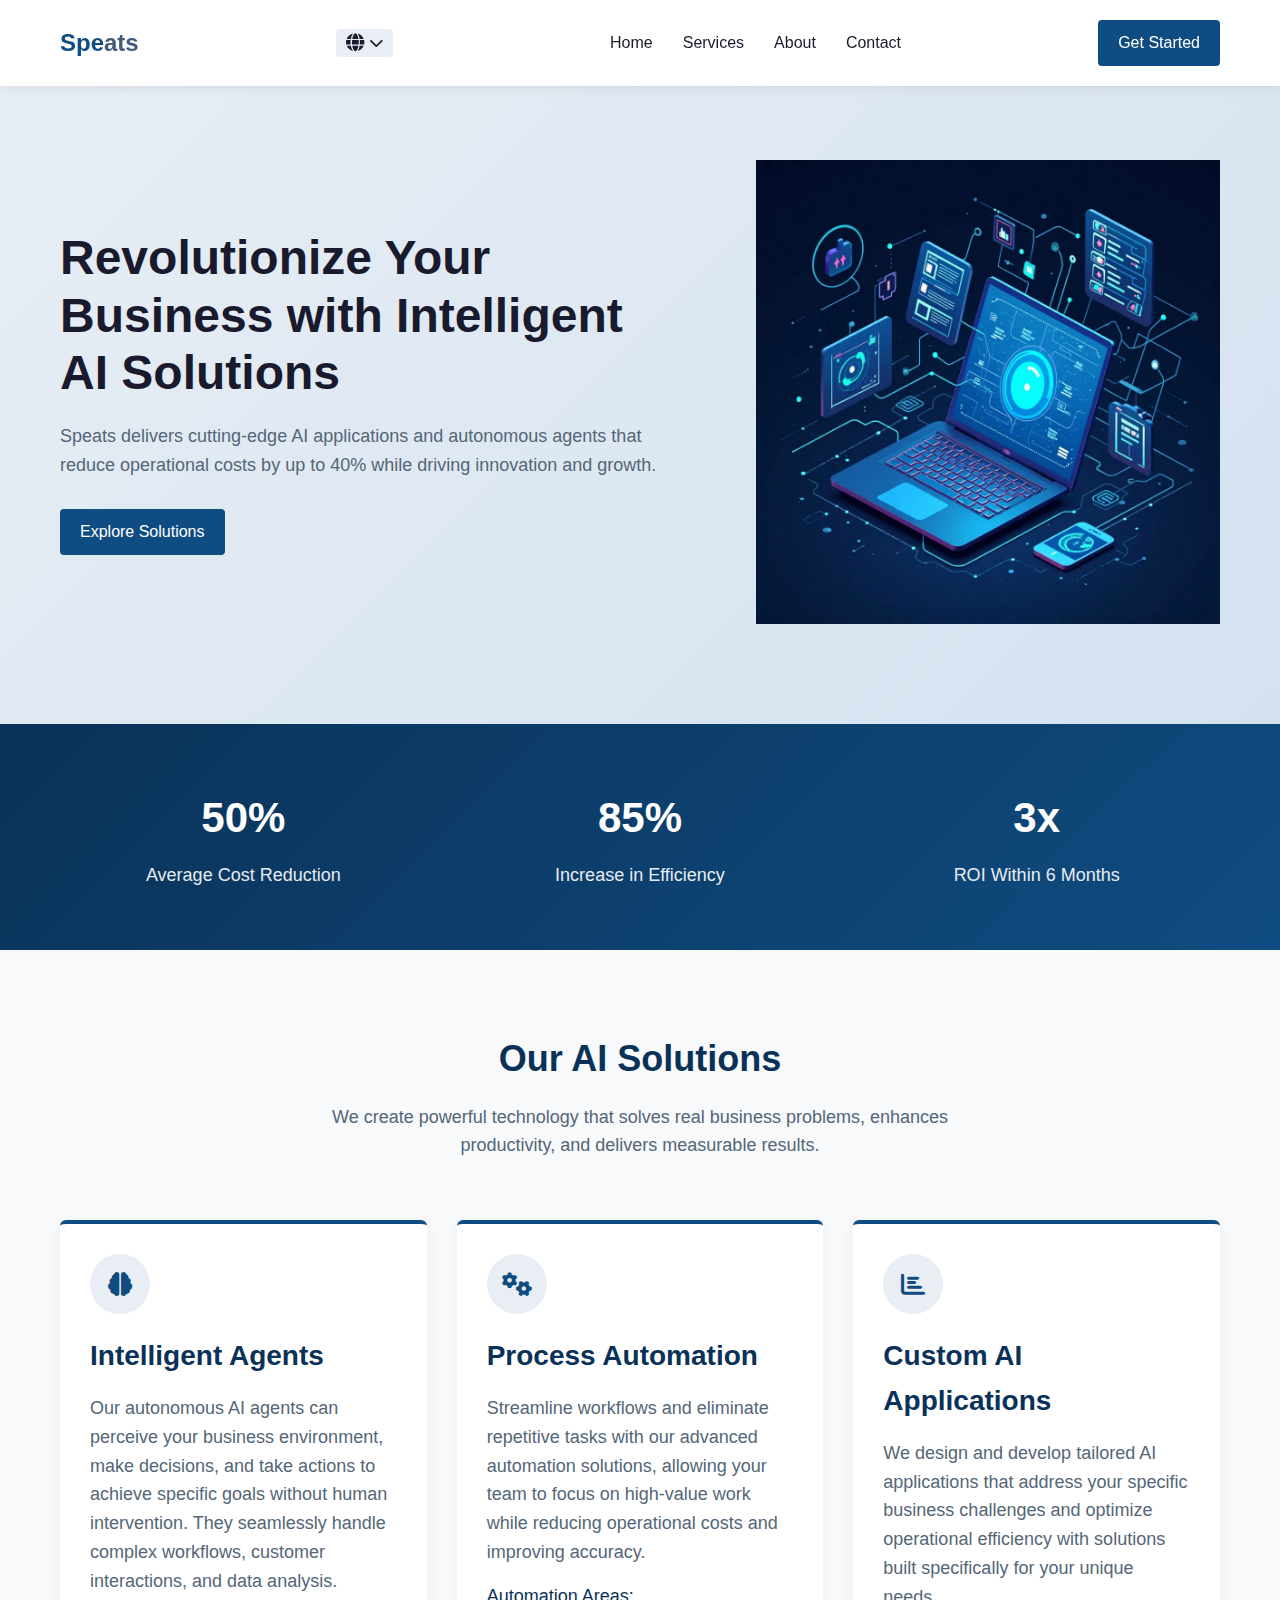
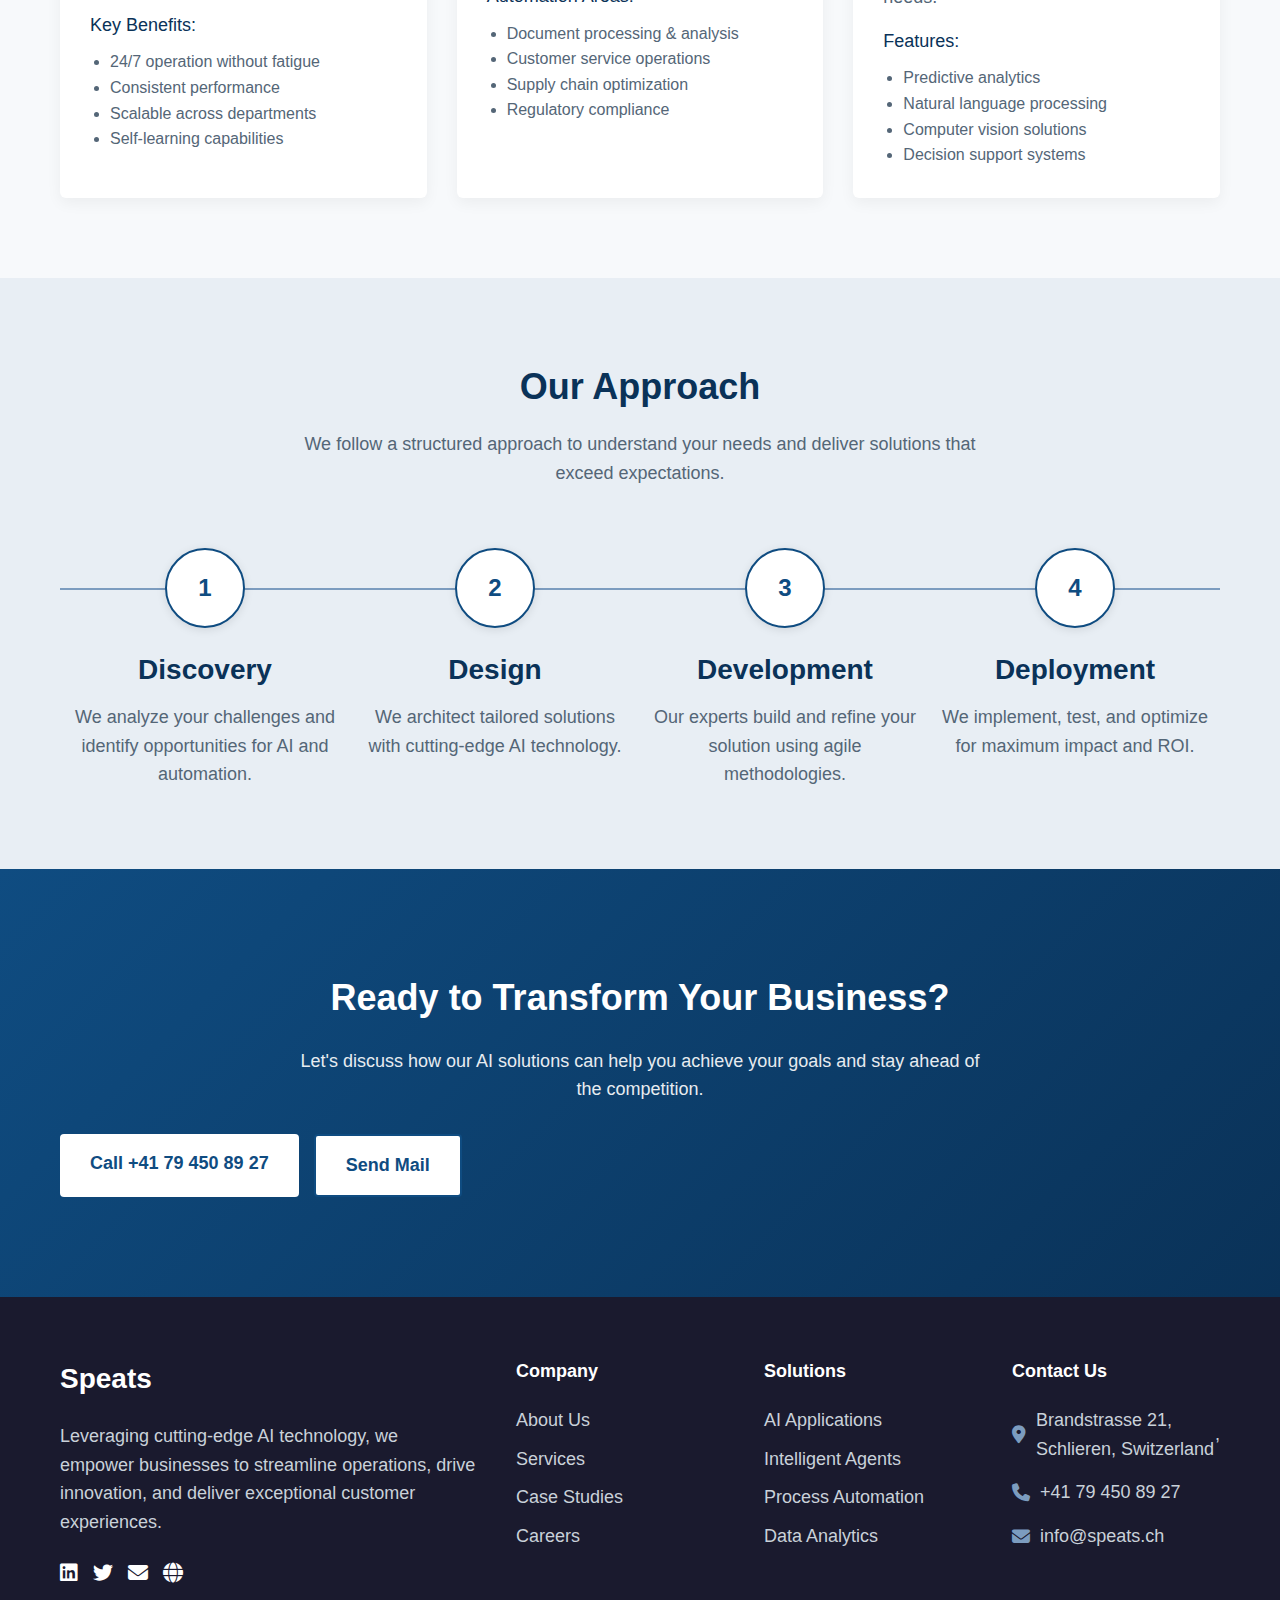
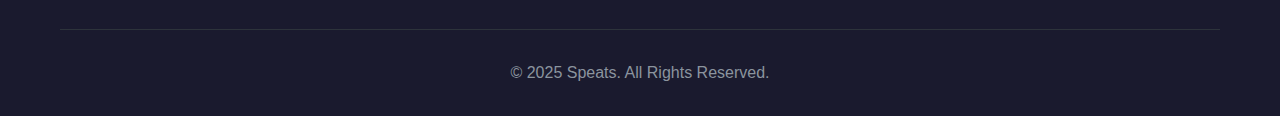
==== commit 3bfe878c: "test act" ====
--- a/index.html
+++ b/index.html
@@ -4,7 +4,7 @@
     <meta charset="UTF-8">
     <meta name="viewport" content="width=device-width, initial-scale=1.0">
     <title>Speats | Soluzioni AI & Automazione per Aziende | Svizzera</title>
-    <meta name="description" content="Speats offre soluzioni di intelligenza artificiale e automazione che riducono i costi operativi fino al 40%. Agenti intelligenti, automazione dei processi e applicazioni AI personalizzate.">
+    <meta name="description" content="Speats offre soluzioni di intelligenza artificiale e automazione che riducono i costi operativi fino al 50%. Agenti intelligenti, automazione dei processi e applicazioni AI personalizzate.">
     <meta name="keywords" content="intelligenza artificiale, AI, automazione, agenti intelligenti, soluzioni aziendali, riduzione costi, efficienza operativa, Svizzera">
     <meta name="author" content="Speats">
     <meta name="robots" content="index, follow">
@@ -14,14 +14,14 @@
     <meta property="og:type" content="website">
     <meta property="og:url" content="https://www.speats.ch/">
     <meta property="og:title" content="Speats | Soluzioni AI & Automazione per Aziende">
-    <meta property="og:description" content="Riduci i costi operativi fino al 40% con le nostre soluzioni di intelligenza artificiale e automazione. Agenti intelligenti, automazione dei processi e applicazioni AI personalizzate.">
+    <meta property="og:description" content="Riduci i costi operativi fino al 50% con le nostre soluzioni di intelligenza artificiale e automazione. Agenti intelligenti, automazione dei processi e applicazioni AI personalizzate.">
     <meta property="og:image" content="https://www.speats.ch/assets/og-image.jpg">
     
     <!-- Twitter -->
     <meta property="twitter:card" content="summary_large_image">
     <meta property="twitter:url" content="https://www.speats.ch/">
     <meta property="twitter:title" content="Speats | Soluzioni AI & Automazione per Aziende">
-    <meta property="twitter:description" content="Riduci i costi operativi fino al 40% con le nostre soluzioni di intelligenza artificiale e automazione. Agenti intelligenti, automazione dei processi e applicazioni AI personalizzate.">
+    <meta property="twitter:description" content="Riduci i costi operativi fino al 50% con le nostre soluzioni di intelligenza artificiale e automazione. Agenti intelligenti, automazione dei processi e applicazioni AI personalizzate.">
     <meta property="twitter:image" content="https://www.speats.ch/assets/og-image.jpg">
     
     <!-- Preconnect to external domains -->
@@ -50,7 +50,7 @@
                     <div class="globe-icon" onclick="toggleLanguageMenu()">
                         <i class="fas fa-globe"></i><i class="fas fa-chevron-down" style="font-size: 0.8em; margin-left: 5px;"></i>
                     </div>
-                    <div class="language-dropdown" id="languageMenu">
+                    <div class="language-dropdown" id="languageMenu"> 
                         <div class="lang-option" onclick="changeLanguage('en')">English</div>
                         <div class="lang-option" onclick="changeLanguage('it')">Italiano</div>
                         <div class="lang-option" onclick="changeLanguage('fr')">Français</div>
@@ -84,7 +84,7 @@
             <div class="hero-content">
                 <div class="hero-text">
                     <h1 data-i18n="hero_title">Revolutionize Your Business with Intelligent AI Solutions</h1>
-                    <p data-i18n="hero_description" itemprop="description">Speats delivers cutting-edge AI applications and autonomous agents that reduce operational costs by up to 40% while driving innovation and growth. Join the 200+ businesses already thriving with our solutions.</p>
+                    <p data-i18n="hero_description" itemprop="description">Speats delivers cutting-edge AI applications and autonomous agents that reduce operational costs by up to 50% while driving innovation and growth. Join the 200+ businesses already thriving with our solutions.</p>
                     
                     <div class="btn-group">
                         <a href="#services" class="btn" data-i18n="explore_solutions">Explore Solutions</a>
@@ -105,7 +105,7 @@
         <div class="container">
             <div class="stats-container">
                 <div class="stat-item">
-                    <h3>40%</h3>
+                    <h3>50%</h3>
                     <p data-i18n="stat_cost_reduction">Average Cost Reduction</p>
                 </div>
                 <div class="stat-item">
@@ -309,7 +309,7 @@
         "name": "Come può l'AI ridurre i costi operativi della mia azienda?",
         "acceptedAnswer": {
           "@type": "Answer",
-          "text": "L'AI può automatizzare processi ripetitivi, ridurre gli errori umani, ottimizzare l'allocazione delle risorse e migliorare l'efficienza operativa, portando a una riduzione dei costi fino al 40%."
+          "text": "L'AI può automatizzare processi ripetitivi, ridurre gli errori umani, ottimizzare l'allocazione delle risorse e migliorare l'efficienza operativa, portando a una riduzione dei costi fino al 50%."
         }
       }, {
         "@type": "Question",
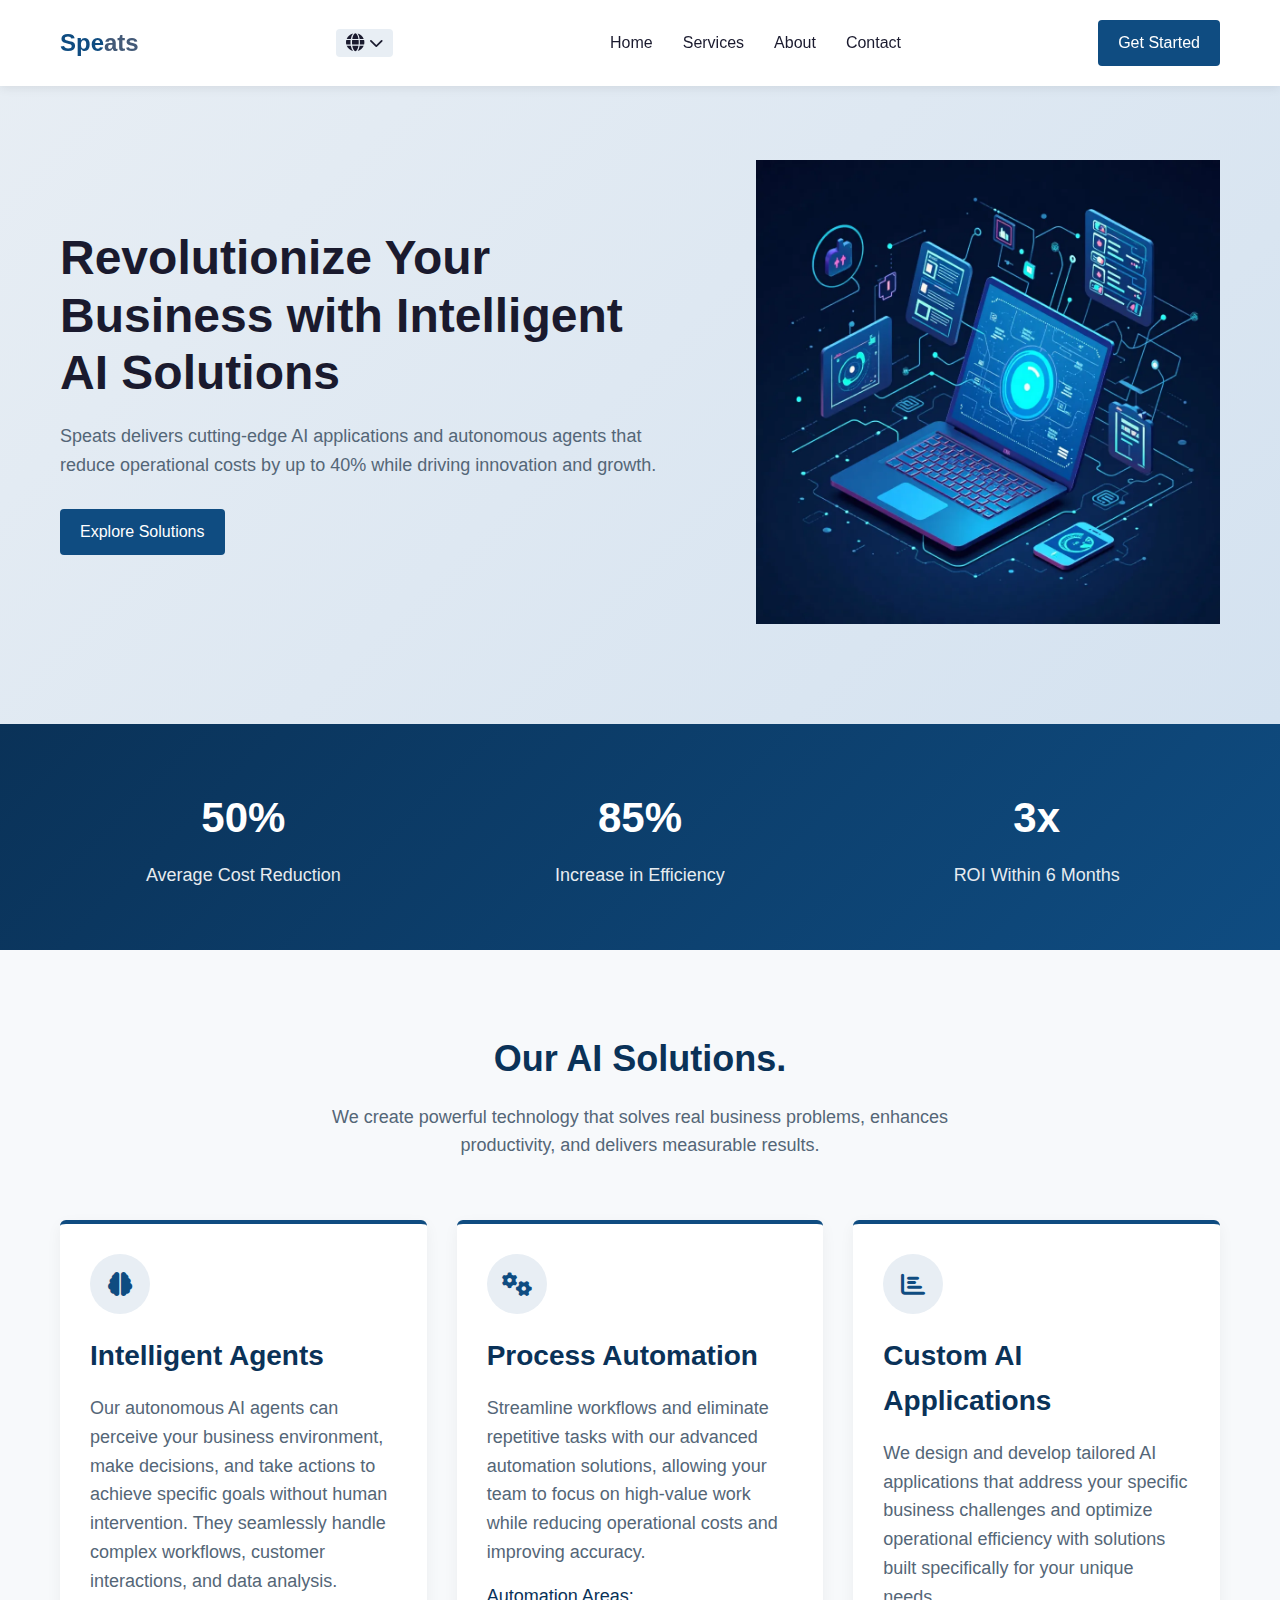
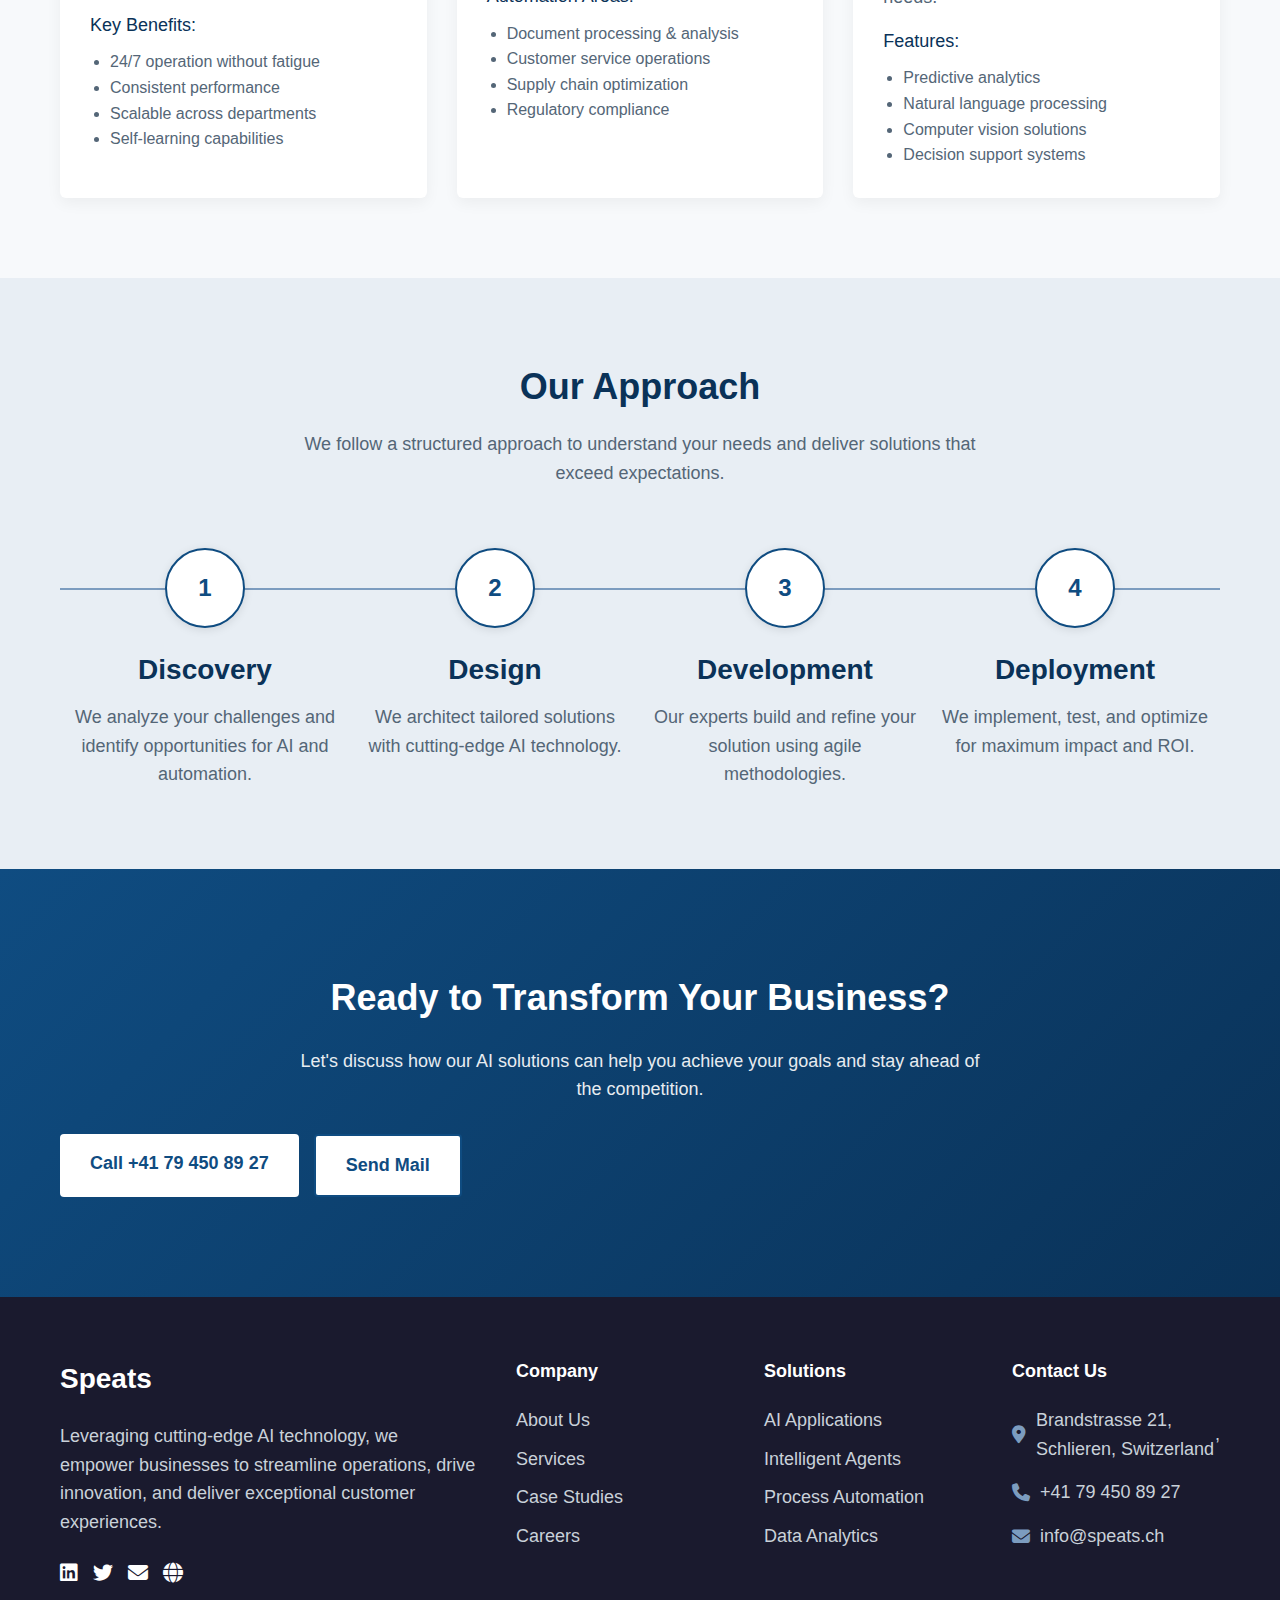
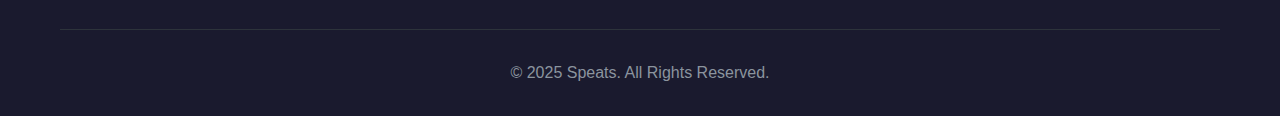
==== commit eddb9cbb: "test github action" ====
--- a/index.html
+++ b/index.html
@@ -123,7 +123,7 @@
     <section class="section" id="services">
         <div class="container">
             <div class="section-title">
-                <h2 data-i18n="services_title">Our AI Solutions</h2>
+                <h2 data-i18n="services_title">Our AI Solutions.</h2>
                 <p data-i18n="services_description">We create powerful technology that solves real business problems, enhances productivity, and delivers measurable results.</p>
             </div>
             <div itemprop="hasOfferCatalog" itemscope itemtype="http://schema.org/OfferCatalog">
@@ -330,6 +330,6 @@
     </script>
     
     <!-- Compressed and minified JavaScript -->
-    <script src="script.min.js" defer></script>
+    <script src="script.js" defer></script>
 </body>
 </html>
